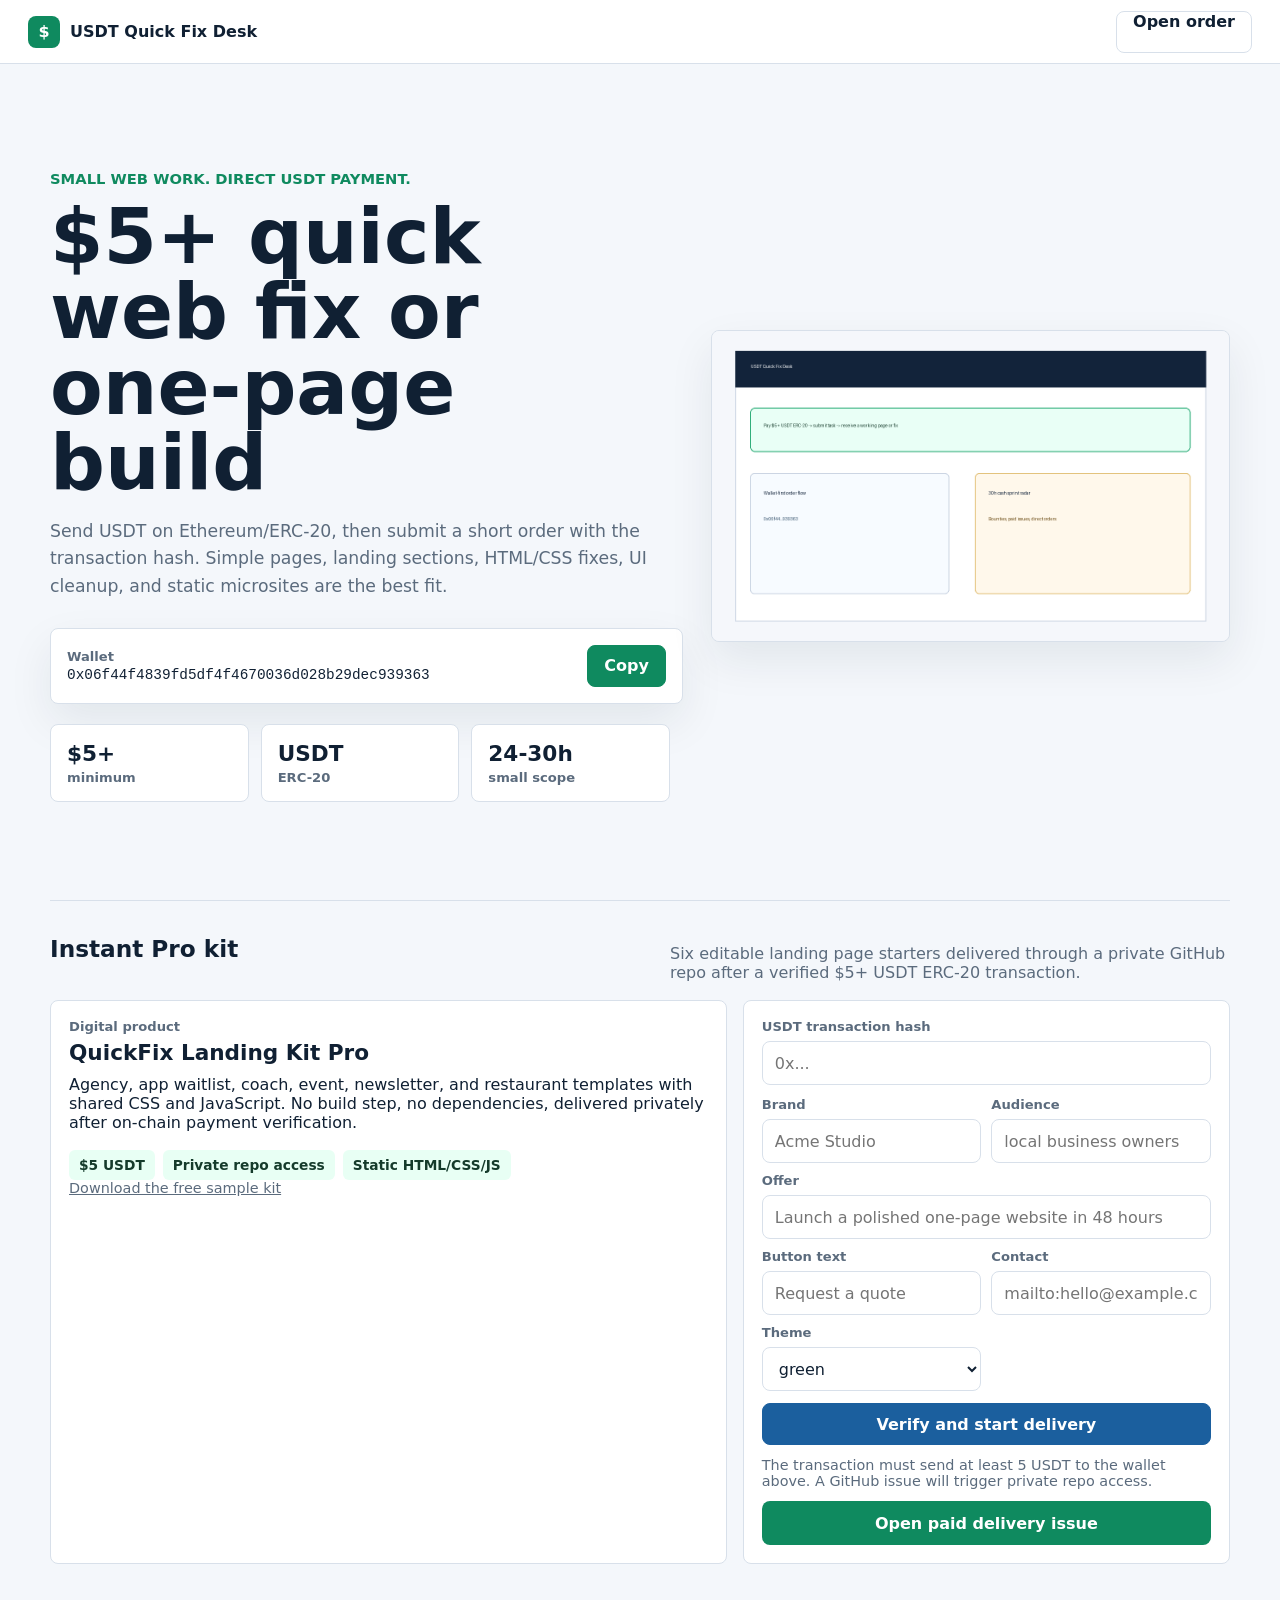
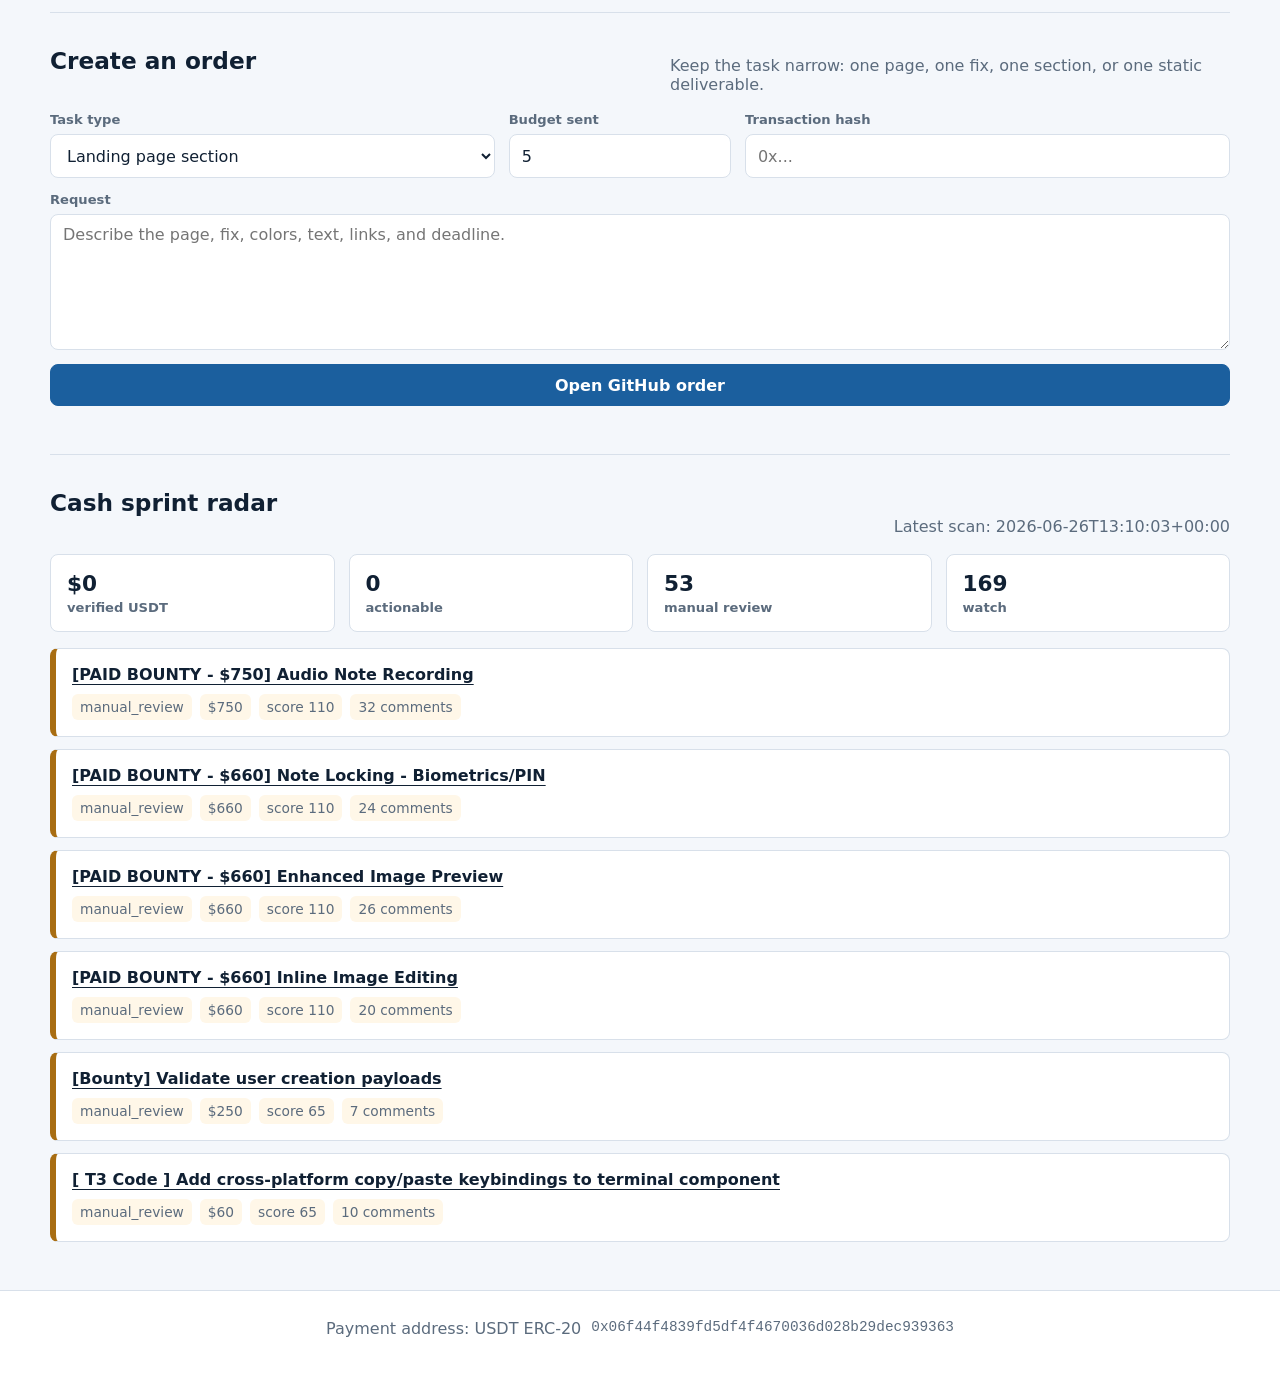
==== index.html @ b4d10519 "Generate custom landing after paid delivery" ====
<!doctype html>
<html lang="en">
  <head>
    <meta charset="utf-8" />
    <meta name="viewport" content="width=device-width, initial-scale=1" />
    <title>USDT Quick Fix Desk</title>
    <meta
      name="description"
      content="Pay $5+ USDT ERC-20 for a small web page, landing page polish, or front-end fix."
    />
    <link rel="stylesheet" href="styles.css" />
  </head>
  <body>
    <header class="topbar">
      <div class="brand">
        <span class="mark" aria-hidden="true">$</span>
        <span>USDT Quick Fix Desk</span>
      </div>
      <a class="toplink" href="https://github.com/EazyHood/cash-sprint-5-usdt-desk/issues/new" id="repoLink">
        Open order
      </a>
    </header>

    <main>
      <section class="hero">
        <div class="heroText">
          <p class="eyebrow">Small web work. Direct USDT payment.</p>
          <h1>$5+ quick web fix or one-page build</h1>
          <p class="lead">
            Send USDT on Ethereum/ERC-20, then submit a short order with the transaction hash.
            Simple pages, landing sections, HTML/CSS fixes, UI cleanup, and static microsites are the best fit.
          </p>

          <div class="walletBox">
            <div>
              <span class="label">Wallet</span>
              <code id="wallet">0x06f44f4839fd5df4f4670036d028b29dec939363</code>
            </div>
            <button id="copyWallet" class="iconButton" type="button" aria-label="Copy wallet address" title="Copy wallet address">
              Copy
            </button>
          </div>

          <div class="metrics" aria-label="Order facts">
            <div>
              <strong>$5+</strong>
              <span>minimum</span>
            </div>
            <div>
              <strong>USDT</strong>
              <span>ERC-20</span>
            </div>
            <div>
              <strong>24-30h</strong>
              <span>small scope</span>
            </div>
          </div>
        </div>
        <div class="heroVisual">
          <img src="asset-preview.png" alt="Preview of the wallet-first order flow" />
        </div>
      </section>

      <section class="productBand" aria-labelledby="productTitle">
        <div class="sectionHead">
          <h2 id="productTitle">Instant Pro kit</h2>
          <p>Six editable landing page starters delivered through a private GitHub repo after a verified $5+ USDT ERC-20 transaction.</p>
        </div>

        <div class="productGrid">
          <div class="productInfo">
            <span class="label">Digital product</span>
            <h3>QuickFix Landing Kit Pro</h3>
            <p>
              Agency, app waitlist, coach, event, newsletter, and restaurant templates with shared CSS and JavaScript.
              No build step, no dependencies, delivered privately after on-chain payment verification.
            </p>
            <div class="productMeta">
              <span>$5 USDT</span>
              <span>Private repo access</span>
              <span>Static HTML/CSS/JS</span>
            </div>
            <p class="finePrint"><a href="downloads/quickfix-landing-kit.zip">Download the free sample kit</a></p>
          </div>
          <form id="unlockForm" class="unlockBox">
            <label>
              <span>USDT transaction hash</span>
              <input id="unlockTx" type="text" placeholder="0x..." required />
            </label>
            <div class="unlockFields">
              <label>
                <span>Brand</span>
                <input id="unlockBrand" type="text" placeholder="Acme Studio" />
              </label>
              <label>
                <span>Audience</span>
                <input id="unlockAudience" type="text" placeholder="local business owners" />
              </label>
              <label class="wide">
                <span>Offer</span>
                <input id="unlockOffer" type="text" placeholder="Launch a polished one-page website in 48 hours" />
              </label>
              <label>
                <span>Button text</span>
                <input id="unlockCta" type="text" placeholder="Request a quote" />
              </label>
              <label>
                <span>Contact</span>
                <input id="unlockContact" type="text" placeholder="mailto:hello@example.com" />
              </label>
              <label>
                <span>Theme</span>
                <select id="unlockTheme">
                  <option>green</option>
                  <option>blue</option>
                  <option>gold</option>
                  <option>rose</option>
                </select>
              </label>
            </div>
            <button class="primary" type="submit">Verify and start delivery</button>
            <p id="unlockStatus" class="finePrint">The transaction must send at least 5 USDT to the wallet above. A GitHub issue will trigger private repo access.</p>
            <a id="downloadPack" class="downloadLink" href="https://github.com/EazyHood/cash-sprint-5-usdt-desk/issues/new" hidden>
              Open paid delivery issue
            </a>
          </form>
        </div>
      </section>

      <section class="orderBand" aria-labelledby="orderTitle">
        <div class="sectionHead">
          <h2 id="orderTitle">Create an order</h2>
          <p>Keep the task narrow: one page, one fix, one section, or one static deliverable.</p>
        </div>

        <form id="orderForm" class="orderGrid">
          <label>
            <span>Task type</span>
            <select id="taskType" required>
              <option>Landing page section</option>
              <option>Static one-page website</option>
              <option>HTML/CSS bug fix</option>
              <option>UI cleanup</option>
              <option>Small JavaScript widget</option>
            </select>
          </label>
          <label>
            <span>Budget sent</span>
            <input id="budget" type="number" min="5" step="1" value="5" required />
          </label>
          <label>
            <span>Transaction hash</span>
            <input id="txHash" type="text" placeholder="0x..." />
          </label>
          <label class="wide">
            <span>Request</span>
            <textarea
              id="request"
              rows="5"
              placeholder="Describe the page, fix, colors, text, links, and deadline."
              required
            ></textarea>
          </label>
          <button class="primary" type="submit">Open GitHub order</button>
        </form>
      </section>

      <section class="statusBand" aria-labelledby="radarTitle">
        <div class="sectionHead">
          <h2 id="radarTitle">Cash sprint radar</h2>
          <p id="radarUpdated">Waiting for the latest scan.</p>
        </div>
        <div class="statusGrid" id="statusGrid">
          <div class="statusCard">
            <strong>0</strong>
            <span>actionable</span>
          </div>
          <div class="statusCard">
            <strong>0</strong>
            <span>manual review</span>
          </div>
          <div class="statusCard">
            <strong>0</strong>
            <span>watch</span>
          </div>
        </div>
        <ol class="opportunityList" id="opportunityList"></ol>
      </section>
    </main>

    <footer>
      <span>Payment address: USDT ERC-20</span>
      <code>0x06f44f4839fd5df4f4670036d028b29dec939363</code>
    </footer>

    <script src="app.js"></script>
  </body>
</html>
---- styles.css ----
:root {
  color-scheme: light;
  --ink: #102033;
  --muted: #5b6b7d;
  --line: #d8e0ea;
  --panel: #ffffff;
  --wash: #f4f7fb;
  --green: #0f8a5f;
  --green-soft: #e8fff4;
  --blue: #1b5f9e;
  --amber: #a86d12;
  --amber-soft: #fff7e8;
  --shadow: 0 18px 45px rgba(16, 32, 51, 0.08);
  font-family:
    Inter, ui-sans-serif, system-ui, -apple-system, BlinkMacSystemFont, "Segoe UI",
    sans-serif;
}

* {
  box-sizing: border-box;
}

body {
  margin: 0;
  color: var(--ink);
  background: var(--wash);
}

a {
  color: inherit;
}

.topbar {
  position: sticky;
  top: 0;
  z-index: 10;
  display: flex;
  align-items: center;
  justify-content: space-between;
  min-height: 64px;
  padding: 0 28px;
  background: rgba(255, 255, 255, 0.96);
  border-bottom: 1px solid var(--line);
}

.brand {
  display: flex;
  align-items: center;
  gap: 10px;
  font-weight: 800;
}

.mark {
  display: inline-grid;
  place-items: center;
  width: 32px;
  height: 32px;
  color: #ffffff;
  background: var(--green);
  border-radius: 8px;
}

.toplink,
button {
  min-height: 42px;
  padding: 0 16px;
  border: 1px solid var(--line);
  border-radius: 8px;
  font: inherit;
  font-weight: 750;
  text-decoration: none;
  cursor: pointer;
  background: #ffffff;
}

.toplink:hover,
button:hover {
  border-color: #93a7bb;
}

main {
  width: min(1180px, calc(100% - 32px));
  margin: 0 auto;
}

.hero {
  display: grid;
  grid-template-columns: minmax(0, 1fr) minmax(360px, 0.82fr);
  gap: 28px;
  align-items: center;
  min-height: calc(100vh - 64px);
  padding: 42px 0 34px;
}

.heroText {
  min-width: 0;
}

.eyebrow {
  margin: 0 0 12px;
  color: var(--green);
  font-size: 0.92rem;
  font-weight: 800;
  letter-spacing: 0;
  text-transform: uppercase;
}

h1,
h2,
p {
  margin-top: 0;
}

h1 {
  max-width: 760px;
  margin-bottom: 18px;
  font-size: clamp(2.3rem, 6vw, 5.2rem);
  line-height: 0.98;
  letter-spacing: 0;
}

h2 {
  font-size: 1.45rem;
  line-height: 1.2;
  letter-spacing: 0;
}

.lead {
  max-width: 710px;
  color: var(--muted);
  font-size: 1.08rem;
  line-height: 1.58;
}

.walletBox {
  display: grid;
  grid-template-columns: minmax(0, 1fr) auto;
  gap: 14px;
  align-items: center;
  max-width: 820px;
  margin: 28px 0 20px;
  padding: 16px;
  background: var(--panel);
  border: 1px solid var(--line);
  border-radius: 8px;
  box-shadow: var(--shadow);
}

.label,
label span,
.statusCard span,
.metrics span {
  display: block;
  color: var(--muted);
  font-size: 0.82rem;
  font-weight: 750;
}

code {
  overflow-wrap: anywhere;
  font-family: "Cascadia Mono", "SFMono-Regular", Consolas, monospace;
  font-size: 0.9rem;
}

.iconButton {
  color: #ffffff;
  border-color: var(--green);
  background: var(--green);
}

.metrics {
  display: grid;
  grid-template-columns: repeat(3, minmax(0, 1fr));
  gap: 12px;
  max-width: 620px;
}

.metrics div,
.statusCard {
  padding: 16px;
  background: var(--panel);
  border: 1px solid var(--line);
  border-radius: 8px;
}

.metrics strong,
.statusCard strong {
  display: block;
  margin-bottom: 4px;
  font-size: 1.35rem;
}

.heroVisual {
  min-width: 0;
}

.heroVisual img {
  display: block;
  width: 100%;
  aspect-ratio: 5 / 3;
  object-fit: cover;
  background: #ffffff;
  border: 1px solid var(--line);
  border-radius: 8px;
  box-shadow: var(--shadow);
}

.productBand,
.orderBand,
.statusBand {
  padding: 34px 0 48px;
  border-top: 1px solid var(--line);
}

.sectionHead {
  display: flex;
  align-items: end;
  justify-content: space-between;
  gap: 24px;
  margin-bottom: 18px;
}

.sectionHead p {
  max-width: 560px;
  margin-bottom: 0;
  color: var(--muted);
}

.orderGrid {
  display: grid;
  grid-template-columns: 1.1fr 0.55fr 1.2fr;
  gap: 14px;
}

.productGrid {
  display: grid;
  grid-template-columns: minmax(0, 1fr) minmax(320px, 0.72fr);
  gap: 16px;
  align-items: stretch;
}

.productInfo,
.unlockBox {
  padding: 18px;
  background: var(--panel);
  border: 1px solid var(--line);
  border-radius: 8px;
}

.productInfo h3 {
  margin: 6px 0 10px;
  font-size: 1.35rem;
}

.productMeta {
  display: flex;
  flex-wrap: wrap;
  gap: 8px;
  margin-top: 18px;
}

.productMeta span {
  padding: 7px 10px;
  color: #153b2b;
  background: var(--green-soft);
  border-radius: 6px;
  font-size: 0.86rem;
  font-weight: 800;
}

.unlockBox {
  display: grid;
  gap: 12px;
}

.unlockFields {
  display: grid;
  grid-template-columns: repeat(2, minmax(0, 1fr));
  gap: 10px;
}

.finePrint {
  margin: 0;
  color: var(--muted);
  font-size: 0.9rem;
}

.downloadLink {
  display: flex;
  align-items: center;
  justify-content: center;
  min-height: 44px;
  color: #ffffff;
  background: var(--green);
  border-radius: 8px;
  font-weight: 850;
  text-decoration: none;
}

label {
  display: grid;
  gap: 7px;
  min-width: 0;
}

input,
select,
textarea {
  width: 100%;
  min-height: 44px;
  padding: 10px 12px;
  color: var(--ink);
  background: #ffffff;
  border: 1px solid var(--line);
  border-radius: 8px;
  font: inherit;
}

textarea {
  min-height: 136px;
  resize: vertical;
}

.wide {
  grid-column: 1 / -1;
}

.primary {
  grid-column: 1 / -1;
  color: #ffffff;
  border-color: var(--blue);
  background: var(--blue);
}

.statusGrid {
  display: grid;
  grid-template-columns: repeat(4, minmax(0, 1fr));
  gap: 14px;
}

.opportunityList {
  display: grid;
  gap: 12px;
  margin: 16px 0 0;
  padding: 0;
  list-style: none;
}

.opportunityList li {
  padding: 16px;
  background: var(--panel);
  border: 1px solid var(--line);
  border-left: 6px solid var(--amber);
  border-radius: 8px;
}

.opportunityList a {
  font-weight: 800;
  text-decoration-thickness: 1px;
  text-underline-offset: 4px;
}

.oppMeta {
  display: flex;
  flex-wrap: wrap;
  gap: 8px;
  margin-top: 10px;
  color: var(--muted);
  font-size: 0.86rem;
}

.oppMeta span {
  padding: 5px 8px;
  background: var(--amber-soft);
  border-radius: 6px;
}

footer {
  display: flex;
  flex-wrap: wrap;
  gap: 10px;
  justify-content: center;
  padding: 28px 16px 38px;
  color: var(--muted);
  background: #ffffff;
  border-top: 1px solid var(--line);
}

@media (max-width: 860px) {
  .topbar {
    padding: 0 16px;
  }

  .hero {
    grid-template-columns: 1fr;
    min-height: auto;
    padding-top: 32px;
  }

  .heroVisual {
    order: -1;
  }

  .walletBox,
  .sectionHead {
    grid-template-columns: 1fr;
  }

  .sectionHead {
    display: block;
  }

  .metrics,
  .statusGrid,
  .productGrid,
  .unlockFields,
  .orderGrid {
    grid-template-columns: 1fr;
  }
}

@media (max-width: 520px) {
  main {
    width: min(100% - 20px, 1180px);
  }

  .brand span:last-child {
    max-width: 190px;
    overflow: hidden;
    text-overflow: ellipsis;
    white-space: nowrap;
  }

  .toplink {
    padding-inline: 10px;
  }

  h1 {
    font-size: 2.35rem;
  }
}
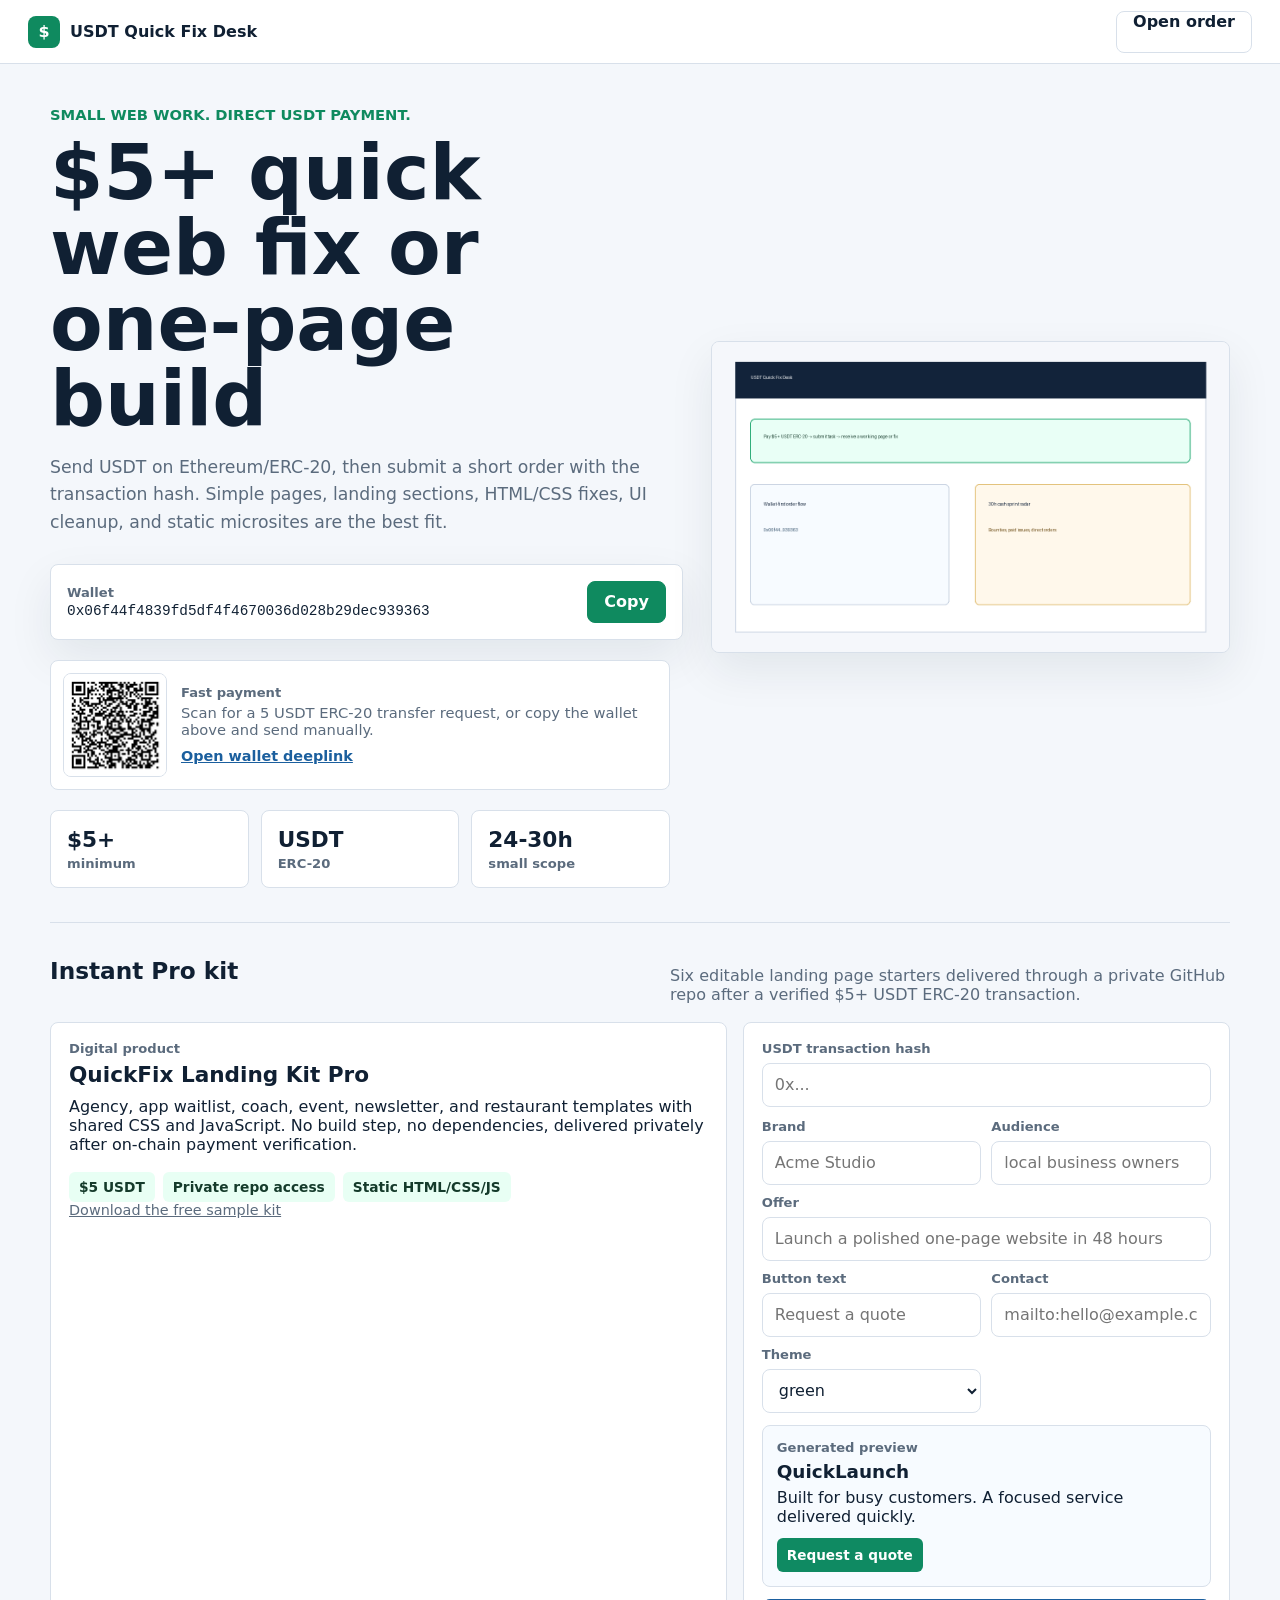
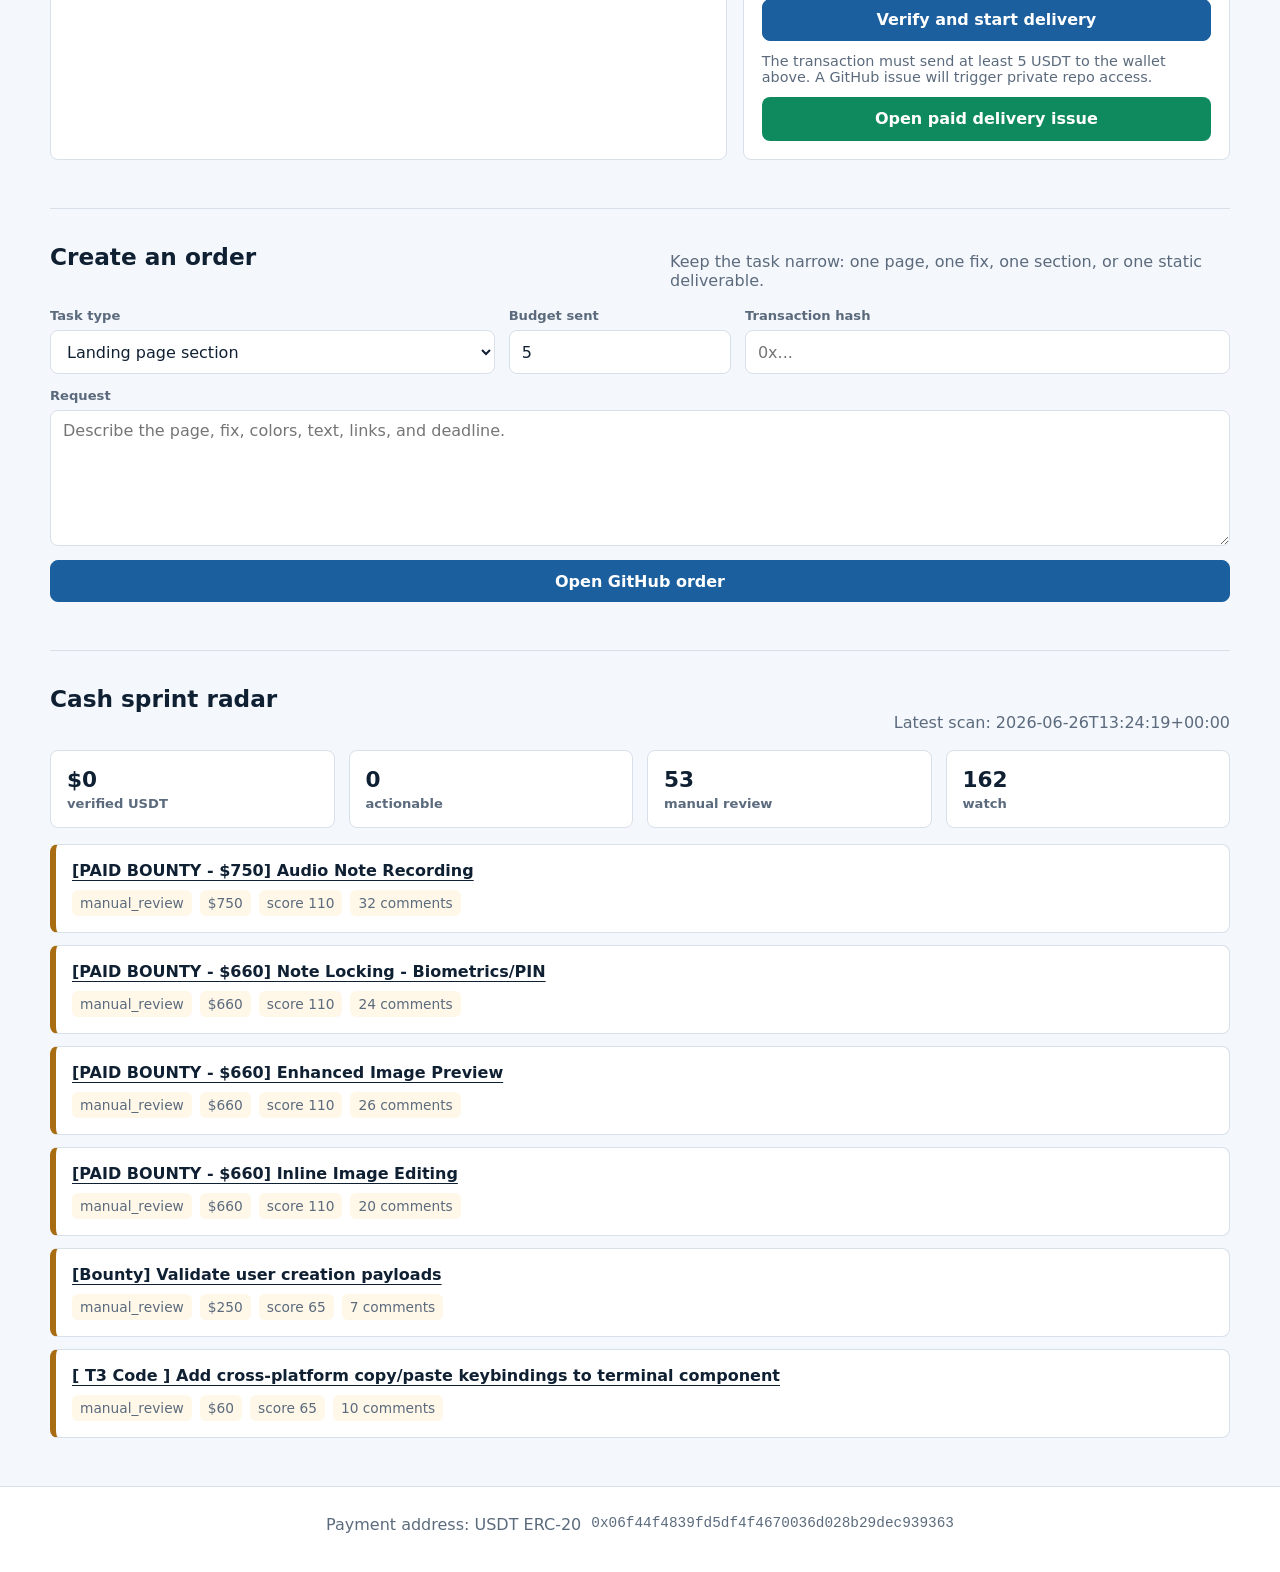
==== commit 9564d403: "Add QR payment and live landing preview" ====
--- a/index.html
+++ b/index.html
@@ -6,9 +6,31 @@
     <title>USDT Quick Fix Desk</title>
     <meta
       name="description"
-      content="Pay $5+ USDT ERC-20 for a small web page, landing page polish, or front-end fix."
+      content="Pay $5 USDT ERC-20 for QuickFix Landing Kit Pro and an automatically generated landing page delivered through a private GitHub repo."
     />
+    <meta property="og:title" content="USDT Quick Fix Desk" />
+    <meta property="og:description" content="QuickFix Landing Kit Pro plus generated static landing page for 5 USDT ERC-20." />
+    <meta property="og:type" content="website" />
+    <meta property="og:url" content="https://eazyhood.github.io/cash-sprint-5-usdt-desk/" />
+    <meta property="og:image" content="https://eazyhood.github.io/cash-sprint-5-usdt-desk/asset-preview.png" />
+    <meta name="twitter:card" content="summary_large_image" />
     <link rel="stylesheet" href="styles.css" />
+    <script type="application/ld+json">
+      {
+        "@context": "https://schema.org",
+        "@type": "Product",
+        "name": "QuickFix Landing Kit Pro",
+        "description": "Six static landing page templates plus an automatically generated custom landing page delivered through a private GitHub repository after USDT payment verification.",
+        "brand": {"@type": "Brand", "name": "USDT Quick Fix Desk"},
+        "offers": {
+          "@type": "Offer",
+          "price": "5",
+          "priceCurrency": "USD",
+          "availability": "https://schema.org/InStock",
+          "url": "https://eazyhood.github.io/cash-sprint-5-usdt-desk/"
+        }
+      }
+    </script>
   </head>
   <body>
     <header class="topbar">
@@ -39,6 +61,17 @@
             <button id="copyWallet" class="iconButton" type="button" aria-label="Copy wallet address" title="Copy wallet address">
               Copy
             </button>
+          </div>
+
+          <div class="payPanel">
+            <img src="payment-usdt-qr.png" alt="USDT ERC-20 payment QR code" />
+            <div>
+              <span class="label">Fast payment</span>
+              <p>Scan for a 5 USDT ERC-20 transfer request, or copy the wallet above and send manually.</p>
+              <a id="walletDeepLink" class="smallLink" href="ethereum:0xdAC17F958D2ee523a2206206994597C13D831ec7/transfer?address=0x06f44f4839fd5df4f4670036d028b29dec939363&uint256=5000000">
+                Open wallet deeplink
+              </a>
+            </div>
           </div>
 
           <div class="metrics" aria-label="Order facts">
@@ -118,6 +151,12 @@
                 </select>
               </label>
             </div>
+            <div class="previewBox" id="landingPreview" aria-live="polite">
+              <span class="label">Generated preview</span>
+              <strong>QuickLaunch</strong>
+              <p>Built for busy customers. A focused service delivered quickly.</p>
+              <span class="previewButton">Request a quote</span>
+            </div>
             <button class="primary" type="submit">Verify and start delivery</button>
             <p id="unlockStatus" class="finePrint">The transaction must send at least 5 USDT to the wallet above. A GitHub issue will trigger private repo access.</p>
             <a id="downloadPack" class="downloadLink" href="https://github.com/EazyHood/cash-sprint-5-usdt-desk/issues/new" hidden>
--- a/styles.css
+++ b/styles.css
@@ -175,6 +175,39 @@
   max-width: 620px;
 }
 
+.payPanel {
+  display: grid;
+  grid-template-columns: 104px minmax(0, 1fr);
+  gap: 14px;
+  align-items: center;
+  max-width: 620px;
+  margin: 0 0 20px;
+  padding: 12px;
+  background: var(--panel);
+  border: 1px solid var(--line);
+  border-radius: 8px;
+}
+
+.payPanel img {
+  display: block;
+  width: 104px;
+  height: 104px;
+  border: 1px solid var(--line);
+  border-radius: 8px;
+}
+
+.payPanel p {
+  margin: 4px 0 8px;
+  color: var(--muted);
+  font-size: 0.92rem;
+}
+
+.smallLink {
+  color: var(--blue);
+  font-size: 0.9rem;
+  font-weight: 800;
+}
+
 .metrics div,
 .statusCard {
   padding: 16px;
@@ -283,6 +316,35 @@
   margin: 0;
   color: var(--muted);
   font-size: 0.9rem;
+}
+
+.previewBox {
+  padding: 14px;
+  background: #f7fbff;
+  border: 1px solid var(--line);
+  border-radius: 8px;
+}
+
+.previewBox strong {
+  display: block;
+  margin: 6px 0;
+  font-size: 1.15rem;
+}
+
+.previewBox p {
+  margin-bottom: 12px;
+}
+
+.previewButton {
+  display: inline-flex;
+  align-items: center;
+  min-height: 34px;
+  padding: 0 10px;
+  color: #ffffff;
+  background: var(--green);
+  border-radius: 6px;
+  font-size: 0.85rem;
+  font-weight: 850;
 }
 
 .downloadLink {
@@ -402,6 +464,7 @@
   }
 
   .walletBox,
+  .payPanel,
   .sectionHead {
     grid-template-columns: 1fr;
   }
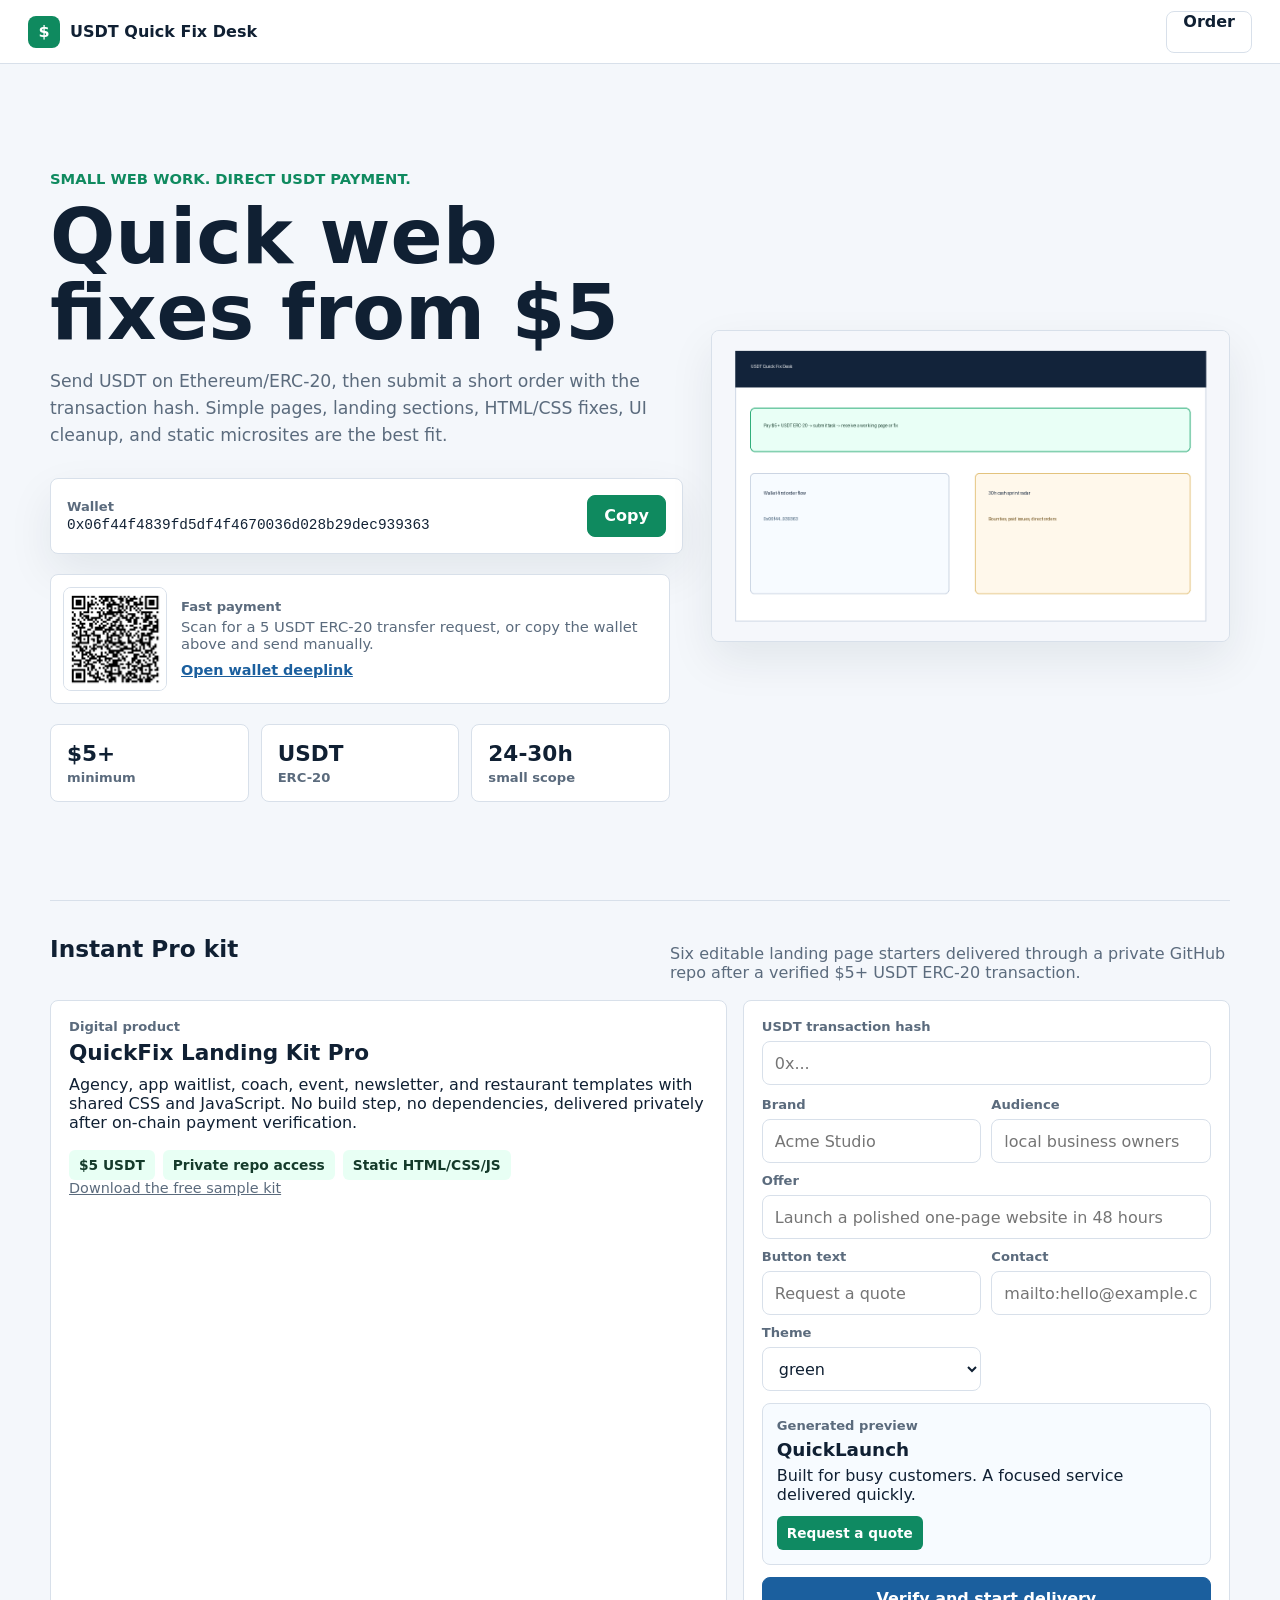
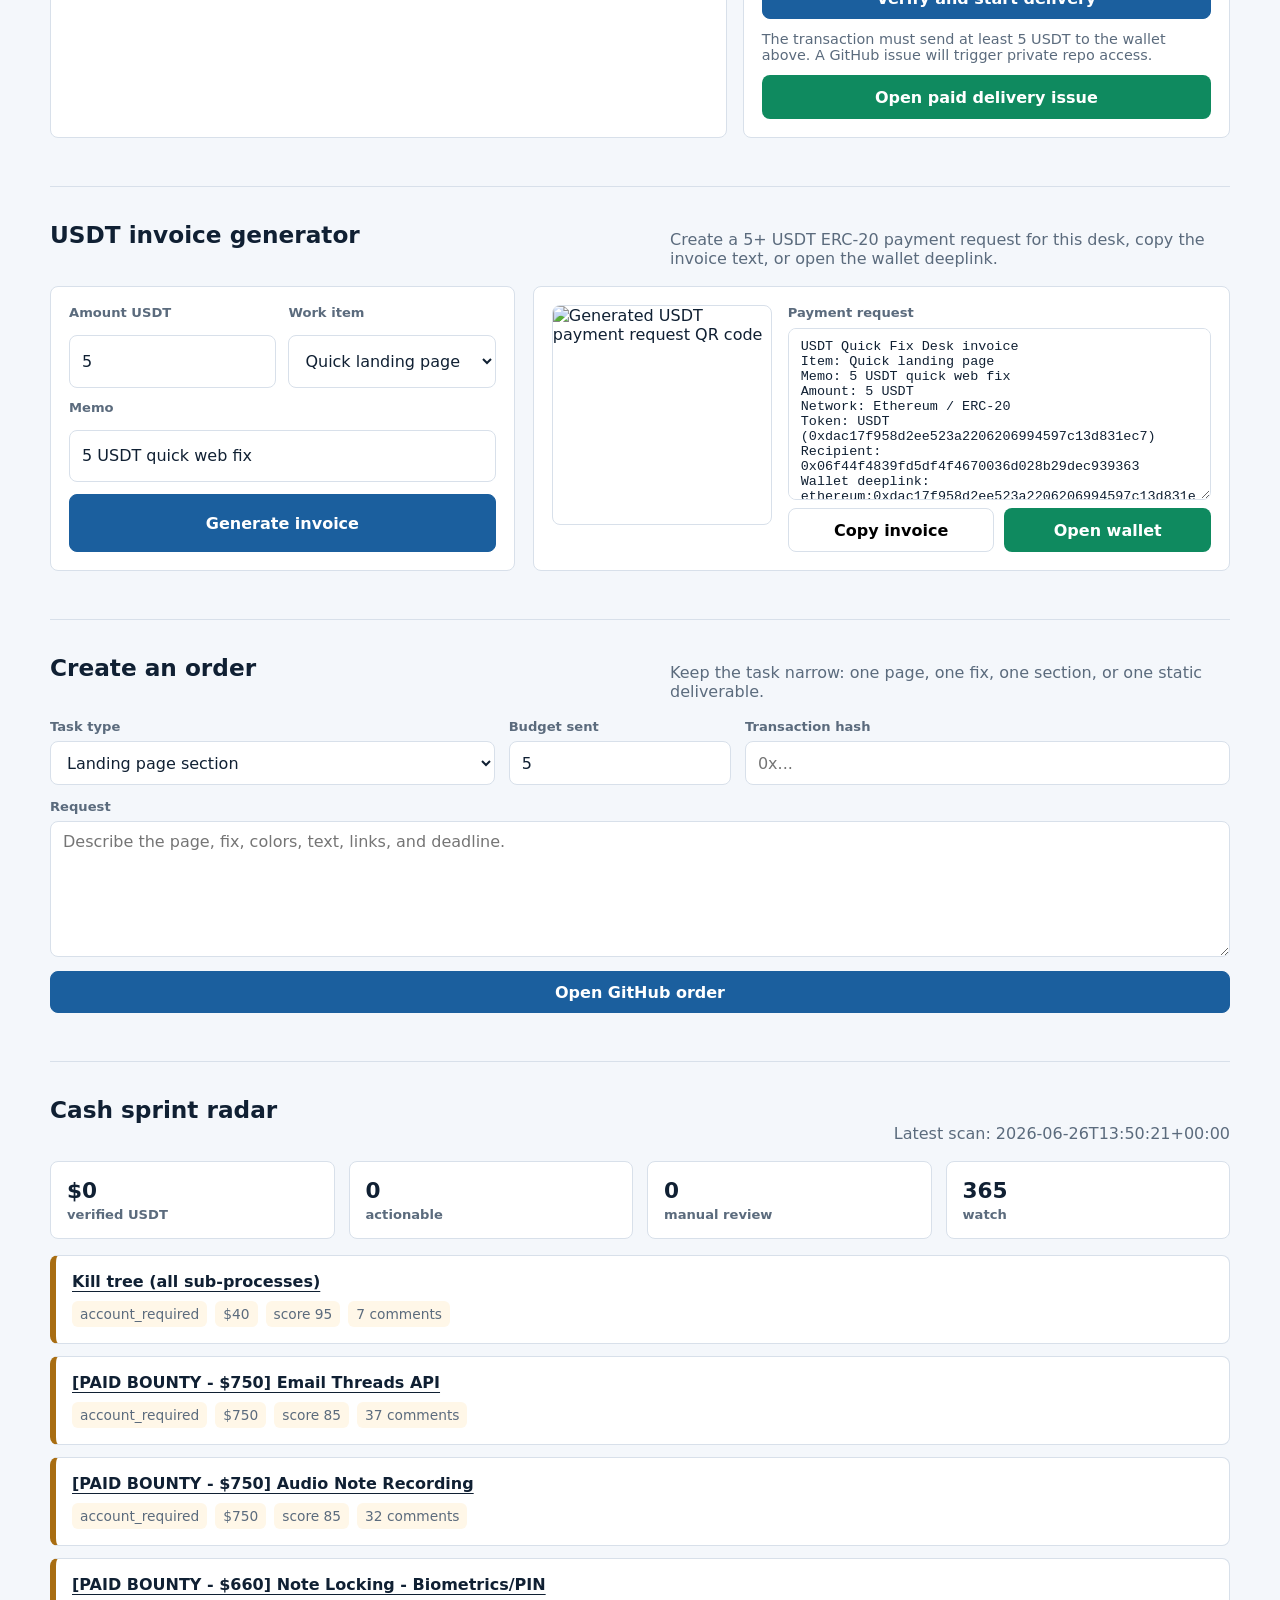
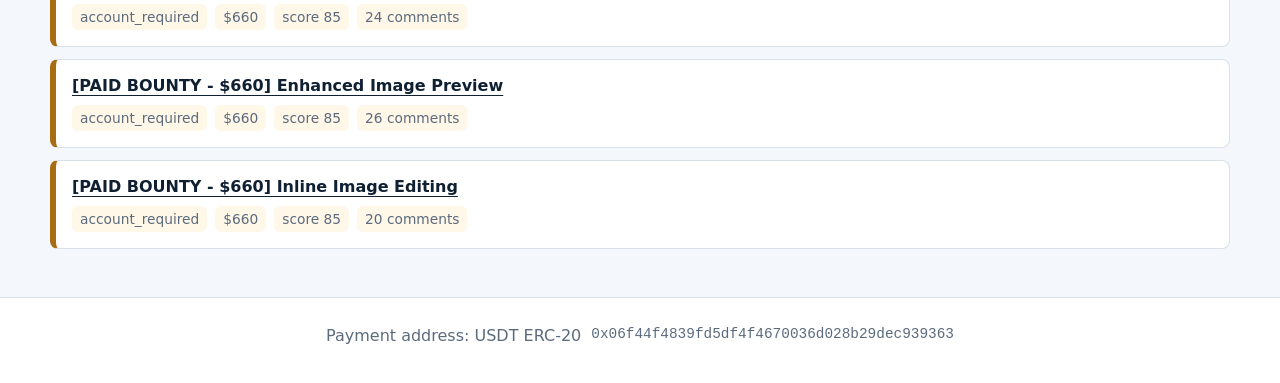
==== commit 9cfd5fa8: "Add USDT invoice generator" ====
--- a/index.html
+++ b/index.html
@@ -6,10 +6,10 @@
     <title>USDT Quick Fix Desk</title>
     <meta
       name="description"
-      content="Pay $5 USDT ERC-20 for QuickFix Landing Kit Pro and an automatically generated landing page delivered through a private GitHub repo."
+      content="Pay $5 USDT ERC-20 for Quick web fixes, QuickFix Landing Kit Pro, and a browser USDT invoice generator with QR payment requests."
     />
     <meta property="og:title" content="USDT Quick Fix Desk" />
-    <meta property="og:description" content="QuickFix Landing Kit Pro plus generated static landing page for 5 USDT ERC-20." />
+    <meta property="og:description" content="QuickFix Landing Kit Pro plus generated static landing page and USDT ERC-20 invoice QR tools." />
     <meta property="og:type" content="website" />
     <meta property="og:url" content="https://eazyhood.github.io/cash-sprint-5-usdt-desk/" />
     <meta property="og:image" content="https://eazyhood.github.io/cash-sprint-5-usdt-desk/asset-preview.png" />
@@ -19,8 +19,8 @@
       {
         "@context": "https://schema.org",
         "@type": "Product",
-        "name": "QuickFix Landing Kit Pro",
-        "description": "Six static landing page templates plus an automatically generated custom landing page delivered through a private GitHub repository after USDT payment verification.",
+        "name": "USDT Quick Fix Desk",
+        "description": "Quick web fixes, six static landing page templates, generated custom landing pages, and browser-side USDT ERC-20 invoice QR generation.",
         "brand": {"@type": "Brand", "name": "USDT Quick Fix Desk"},
         "offers": {
           "@type": "Offer",
@@ -39,7 +39,7 @@
         <span>USDT Quick Fix Desk</span>
       </div>
       <a class="toplink" href="https://github.com/EazyHood/cash-sprint-5-usdt-desk/issues/new" id="repoLink">
-        Open order
+        Order
       </a>
     </header>
 
@@ -47,7 +47,7 @@
       <section class="hero">
         <div class="heroText">
           <p class="eyebrow">Small web work. Direct USDT payment.</p>
-          <h1>$5+ quick web fix or one-page build</h1>
+          <h1>Quick web fixes from $5</h1>
           <p class="lead">
             Send USDT on Ethereum/ERC-20, then submit a short order with the transaction hash.
             Simple pages, landing sections, HTML/CSS fixes, UI cleanup, and static microsites are the best fit.
@@ -166,6 +166,49 @@
         </div>
       </section>
 
+      <section class="invoiceBand" aria-labelledby="invoiceTitle">
+        <div class="sectionHead">
+          <h2 id="invoiceTitle">USDT invoice generator</h2>
+          <p>Create a 5+ USDT ERC-20 payment request for this desk, copy the invoice text, or open the wallet deeplink.</p>
+        </div>
+
+        <div class="invoiceGrid">
+          <form id="invoiceForm" class="invoiceForm">
+            <label>
+              <span>Amount USDT</span>
+              <input id="invoiceAmount" type="number" min="5" step="0.01" value="5" required />
+            </label>
+            <label>
+              <span>Work item</span>
+              <select id="invoiceItem">
+                <option>Quick landing page</option>
+                <option>HTML/CSS fix</option>
+                <option>USDT invoice page setup</option>
+                <option>Static widget</option>
+                <option>README/docs polish</option>
+              </select>
+            </label>
+            <label class="wide">
+              <span>Memo</span>
+              <input id="invoiceMemo" type="text" value="5 USDT quick web fix" />
+            </label>
+            <button class="primary" type="submit">Generate invoice</button>
+          </form>
+
+          <div class="invoiceResult">
+            <img id="invoiceQr" alt="Generated USDT payment request QR code" />
+            <div class="invoiceTextWrap">
+              <span class="label">Payment request</span>
+              <textarea id="invoiceText" rows="7" readonly></textarea>
+              <div class="invoiceActions">
+                <button id="copyInvoice" type="button">Copy invoice</button>
+                <a id="invoiceWalletLink" class="downloadLink" href="#">Open wallet</a>
+              </div>
+            </div>
+          </div>
+        </div>
+      </section>
+
       <section class="orderBand" aria-labelledby="orderTitle">
         <div class="sectionHead">
           <h2 id="orderTitle">Create an order</h2>
--- a/styles.css
+++ b/styles.css
@@ -24,6 +24,7 @@
   margin: 0;
   color: var(--ink);
   background: var(--wash);
+  overflow-x: hidden;
 }
 
 a {
@@ -47,6 +48,7 @@
   display: flex;
   align-items: center;
   gap: 10px;
+  min-width: 0;
   font-weight: 800;
 }
 
@@ -117,6 +119,7 @@
   font-size: clamp(2.3rem, 6vw, 5.2rem);
   line-height: 0.98;
   letter-spacing: 0;
+  overflow-wrap: anywhere;
 }
 
 h2 {
@@ -239,6 +242,7 @@
 }
 
 .productBand,
+.invoiceBand,
 .orderBand,
 .statusBand {
   padding: 34px 0 48px;
@@ -304,6 +308,60 @@
 .unlockBox {
   display: grid;
   gap: 12px;
+}
+
+.invoiceGrid {
+  display: grid;
+  grid-template-columns: minmax(280px, 0.8fr) minmax(0, 1.2fr);
+  gap: 18px;
+  align-items: stretch;
+}
+
+.invoiceForm,
+.invoiceResult {
+  padding: 18px;
+  background: var(--panel);
+  border: 1px solid var(--line);
+  border-radius: 8px;
+}
+
+.invoiceForm {
+  display: grid;
+  grid-template-columns: repeat(2, minmax(0, 1fr));
+  gap: 12px;
+}
+
+.invoiceResult {
+  display: grid;
+  grid-template-columns: 220px minmax(0, 1fr);
+  gap: 16px;
+  align-items: start;
+}
+
+.invoiceResult img {
+  width: 220px;
+  height: 220px;
+  background: #ffffff;
+  border: 1px solid var(--line);
+  border-radius: 8px;
+}
+
+.invoiceTextWrap {
+  display: grid;
+  gap: 8px;
+  min-width: 0;
+}
+
+.invoiceTextWrap textarea {
+  min-height: 172px;
+  font-family: "Cascadia Mono", "SFMono-Regular", Consolas, monospace;
+  font-size: 0.84rem;
+}
+
+.invoiceActions {
+  display: grid;
+  grid-template-columns: minmax(0, 1fr) minmax(0, 1fr);
+  gap: 10px;
 }
 
 .unlockFields {
@@ -450,6 +508,7 @@
 
 @media (max-width: 860px) {
   .topbar {
+    gap: 12px;
     padding: 0 16px;
   }
 
@@ -476,9 +535,16 @@
   .metrics,
   .statusGrid,
   .productGrid,
+  .invoiceGrid,
+  .invoiceResult,
   .unlockFields,
   .orderGrid {
     grid-template-columns: 1fr;
+  }
+
+  .invoiceResult img {
+    width: 180px;
+    height: 180px;
   }
 }
 
@@ -496,9 +562,16 @@
 
   .toplink {
     padding-inline: 10px;
+    white-space: nowrap;
   }
 
   h1 {
-    font-size: 2.35rem;
-  }
-}
+    font-size: 2.2rem;
+    line-height: 1.04;
+  }
+
+  .invoiceForm,
+  .invoiceActions {
+    grid-template-columns: 1fr;
+  }
+}
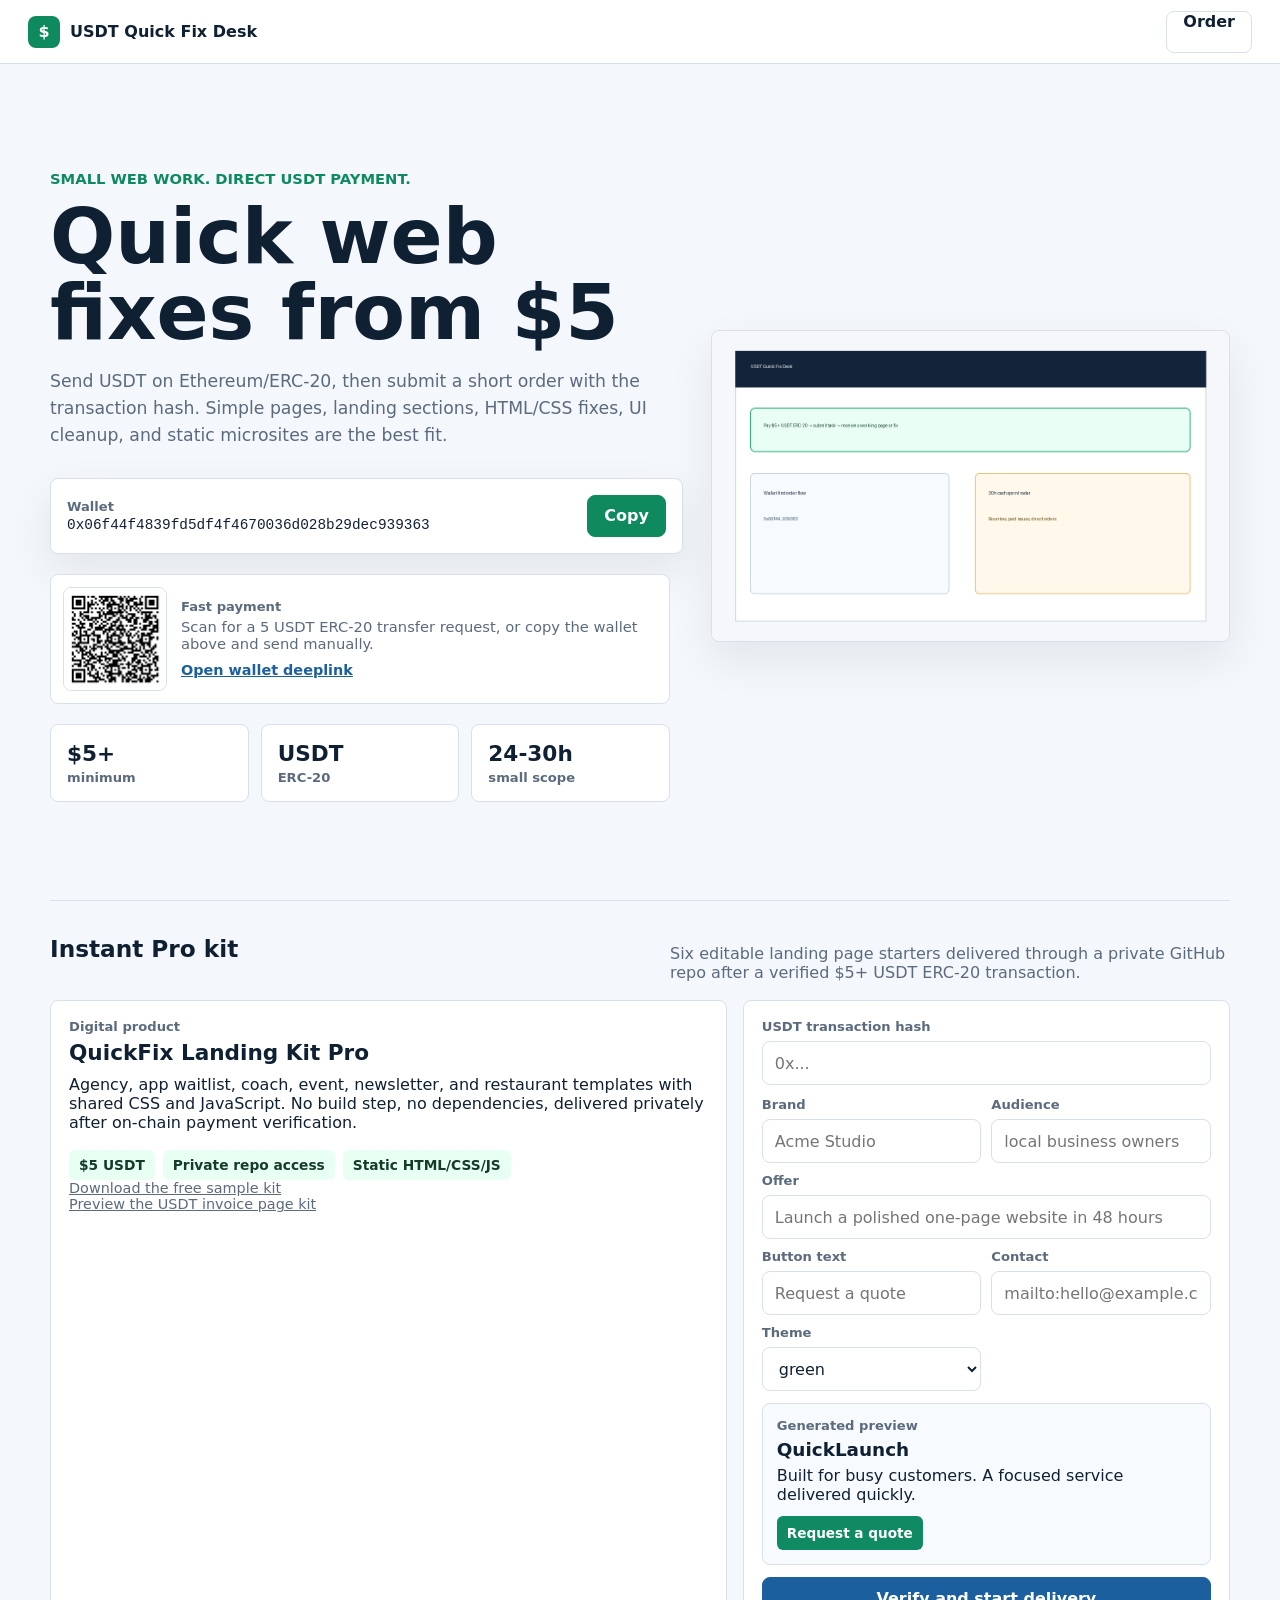
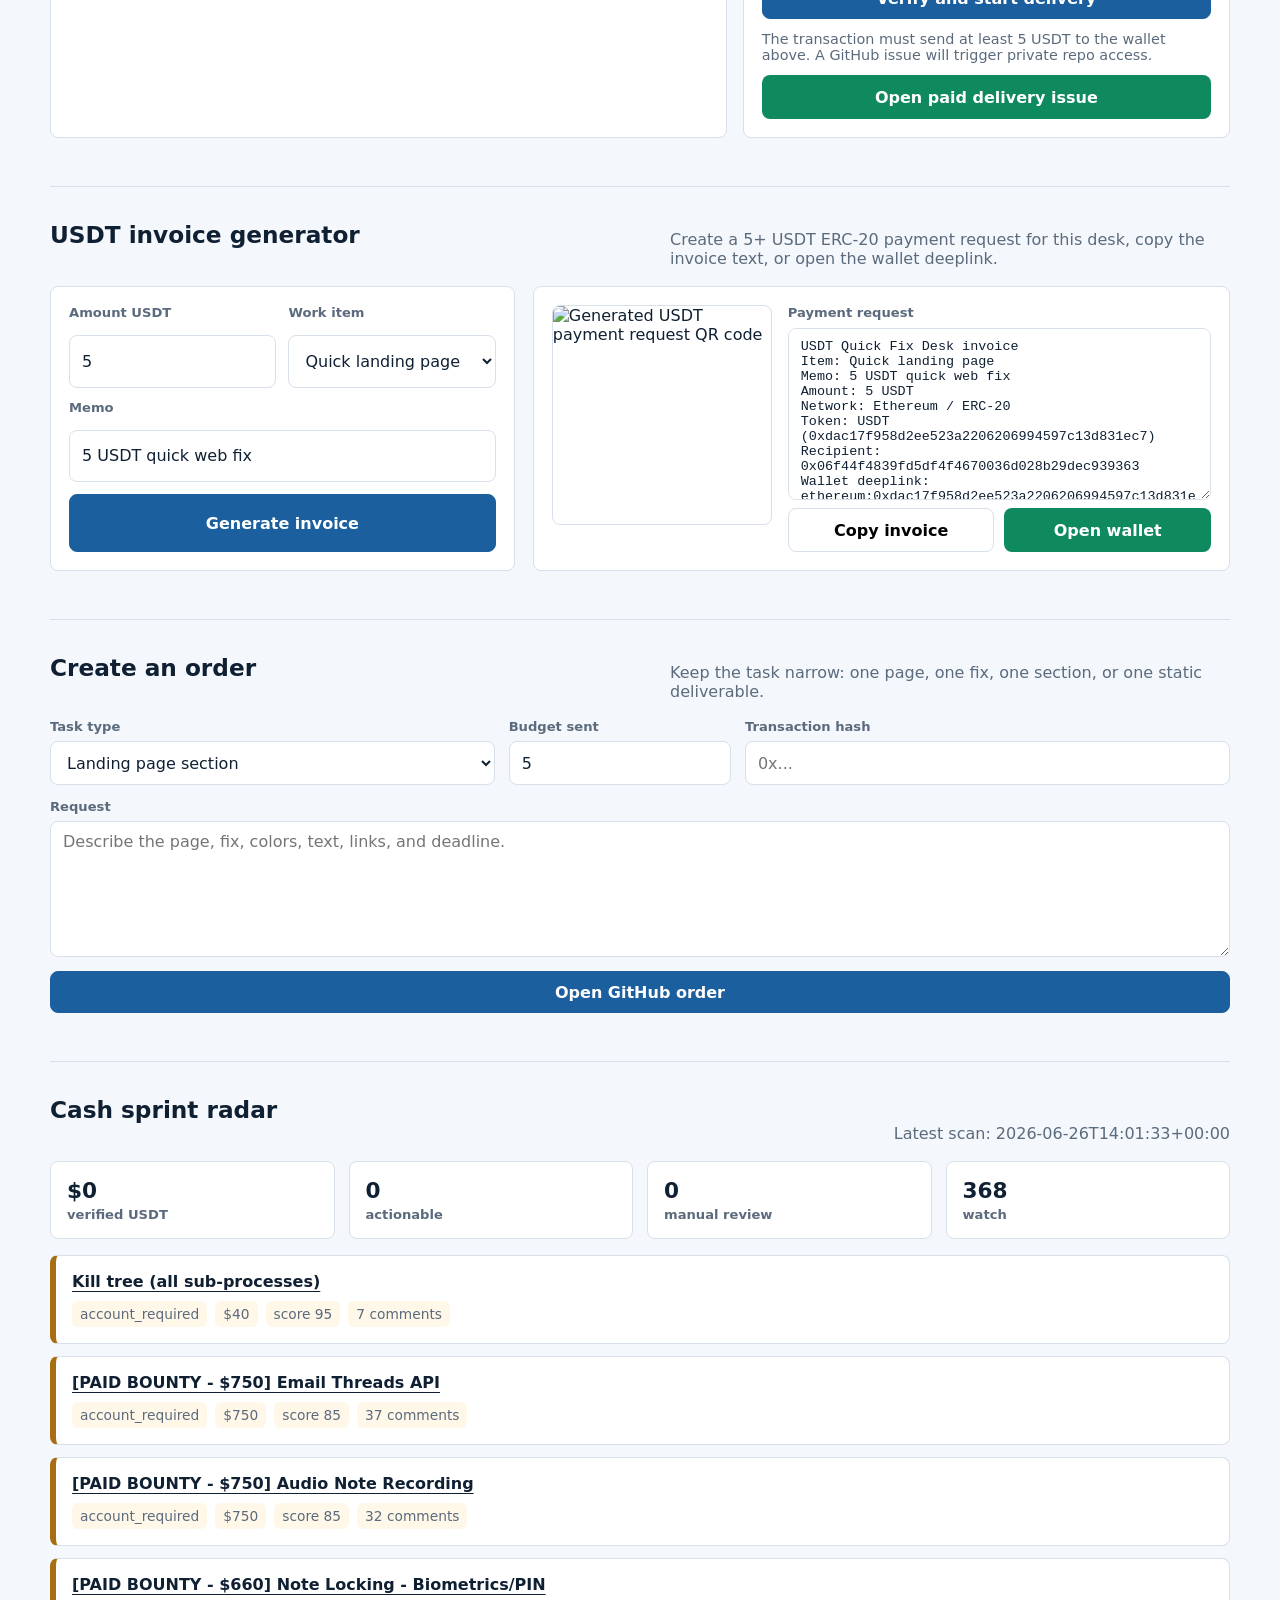
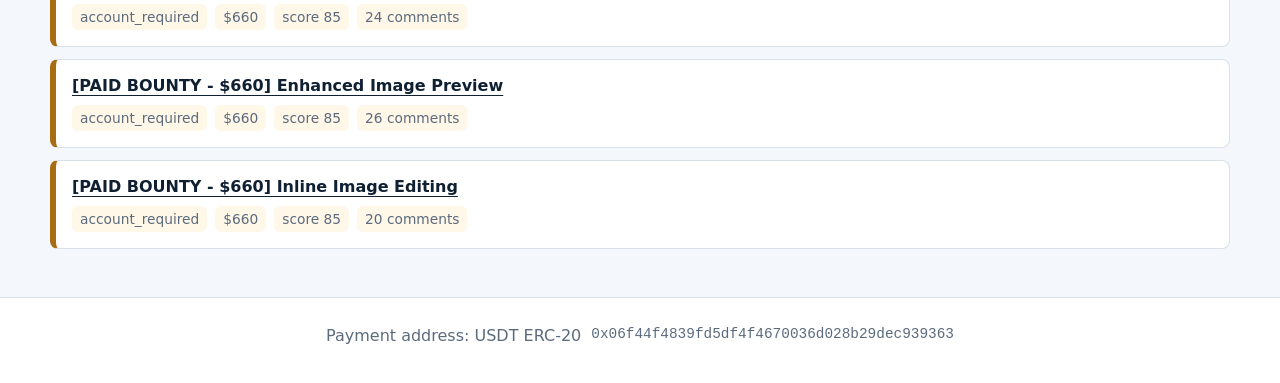
==== commit 6fa50fd8: "Add USDT invoice page kit product" ====
--- a/index.html
+++ b/index.html
@@ -114,6 +114,7 @@
               <span>Static HTML/CSS/JS</span>
             </div>
             <p class="finePrint"><a href="downloads/quickfix-landing-kit.zip">Download the free sample kit</a></p>
+            <p class="finePrint"><a href="downloads/usdt-invoice-page-kit.zip">Preview the USDT invoice page kit</a></p>
           </div>
           <form id="unlockForm" class="unlockBox">
             <label>
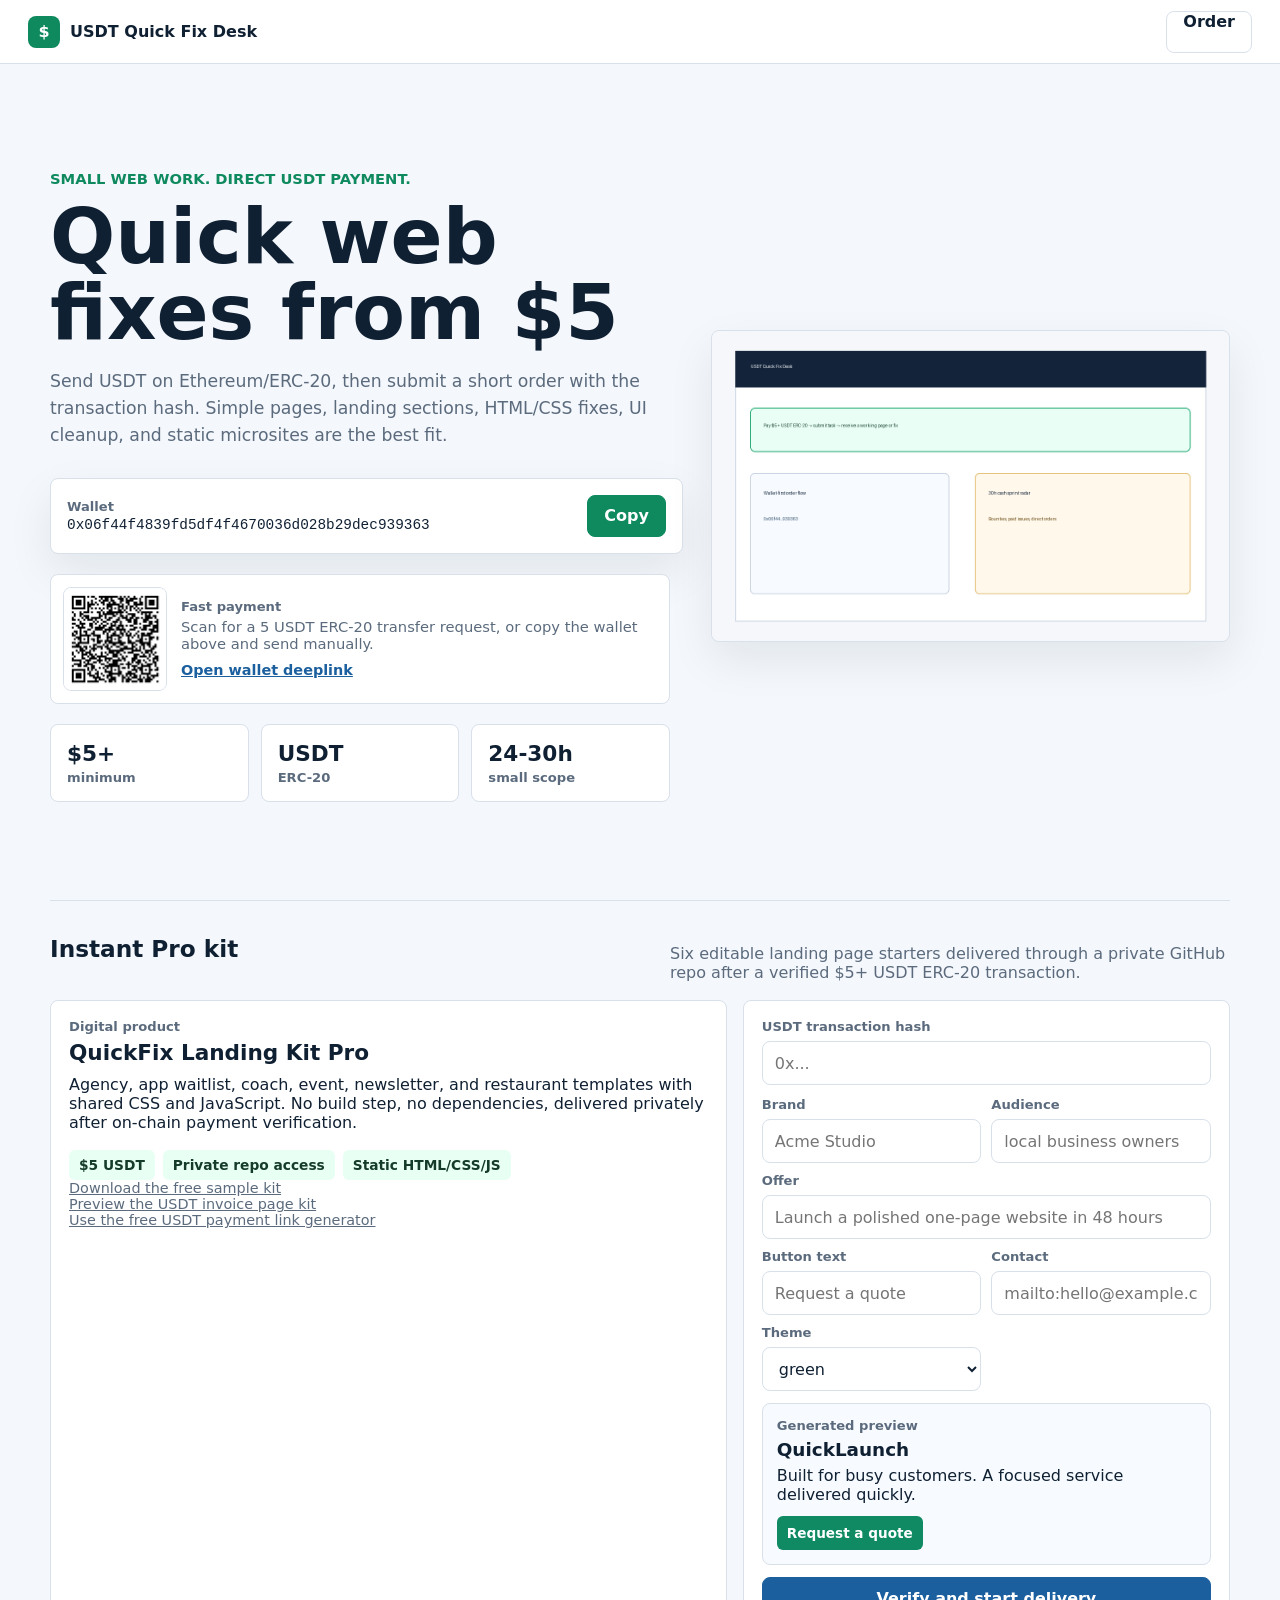
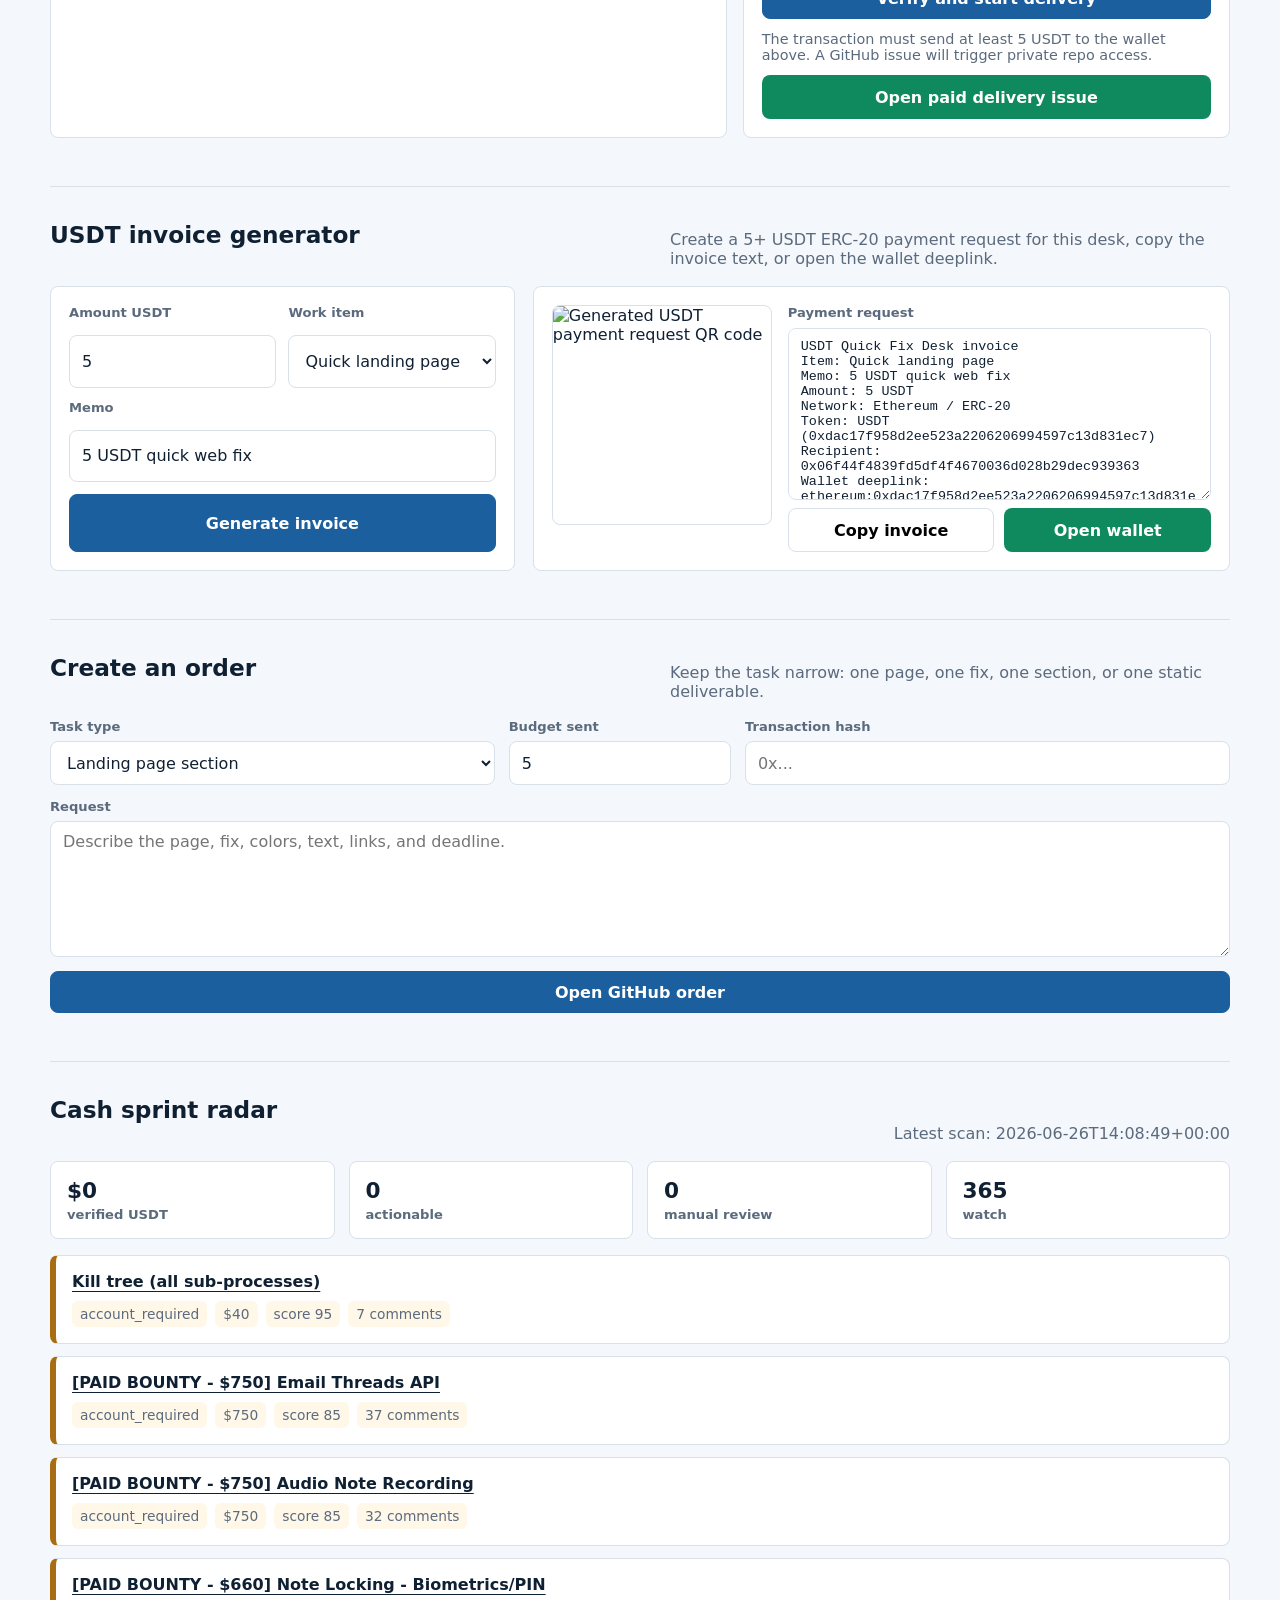
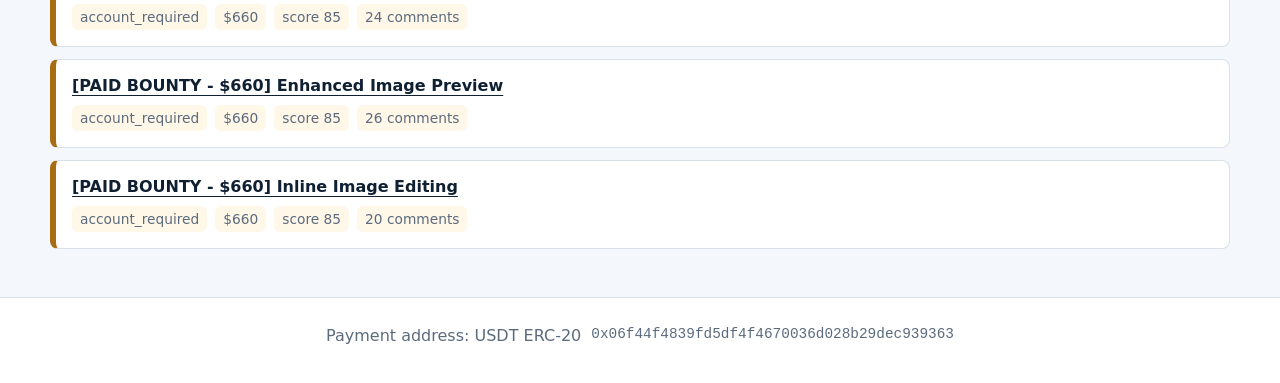
==== commit 40958755: "Add USDT payment link generator tool" ====
--- a/index.html
+++ b/index.html
@@ -115,6 +115,7 @@
             </div>
             <p class="finePrint"><a href="downloads/quickfix-landing-kit.zip">Download the free sample kit</a></p>
             <p class="finePrint"><a href="downloads/usdt-invoice-page-kit.zip">Preview the USDT invoice page kit</a></p>
+            <p class="finePrint"><a href="tools/usdt-payment-link-generator/">Use the free USDT payment link generator</a></p>
           </div>
           <form id="unlockForm" class="unlockBox">
             <label>
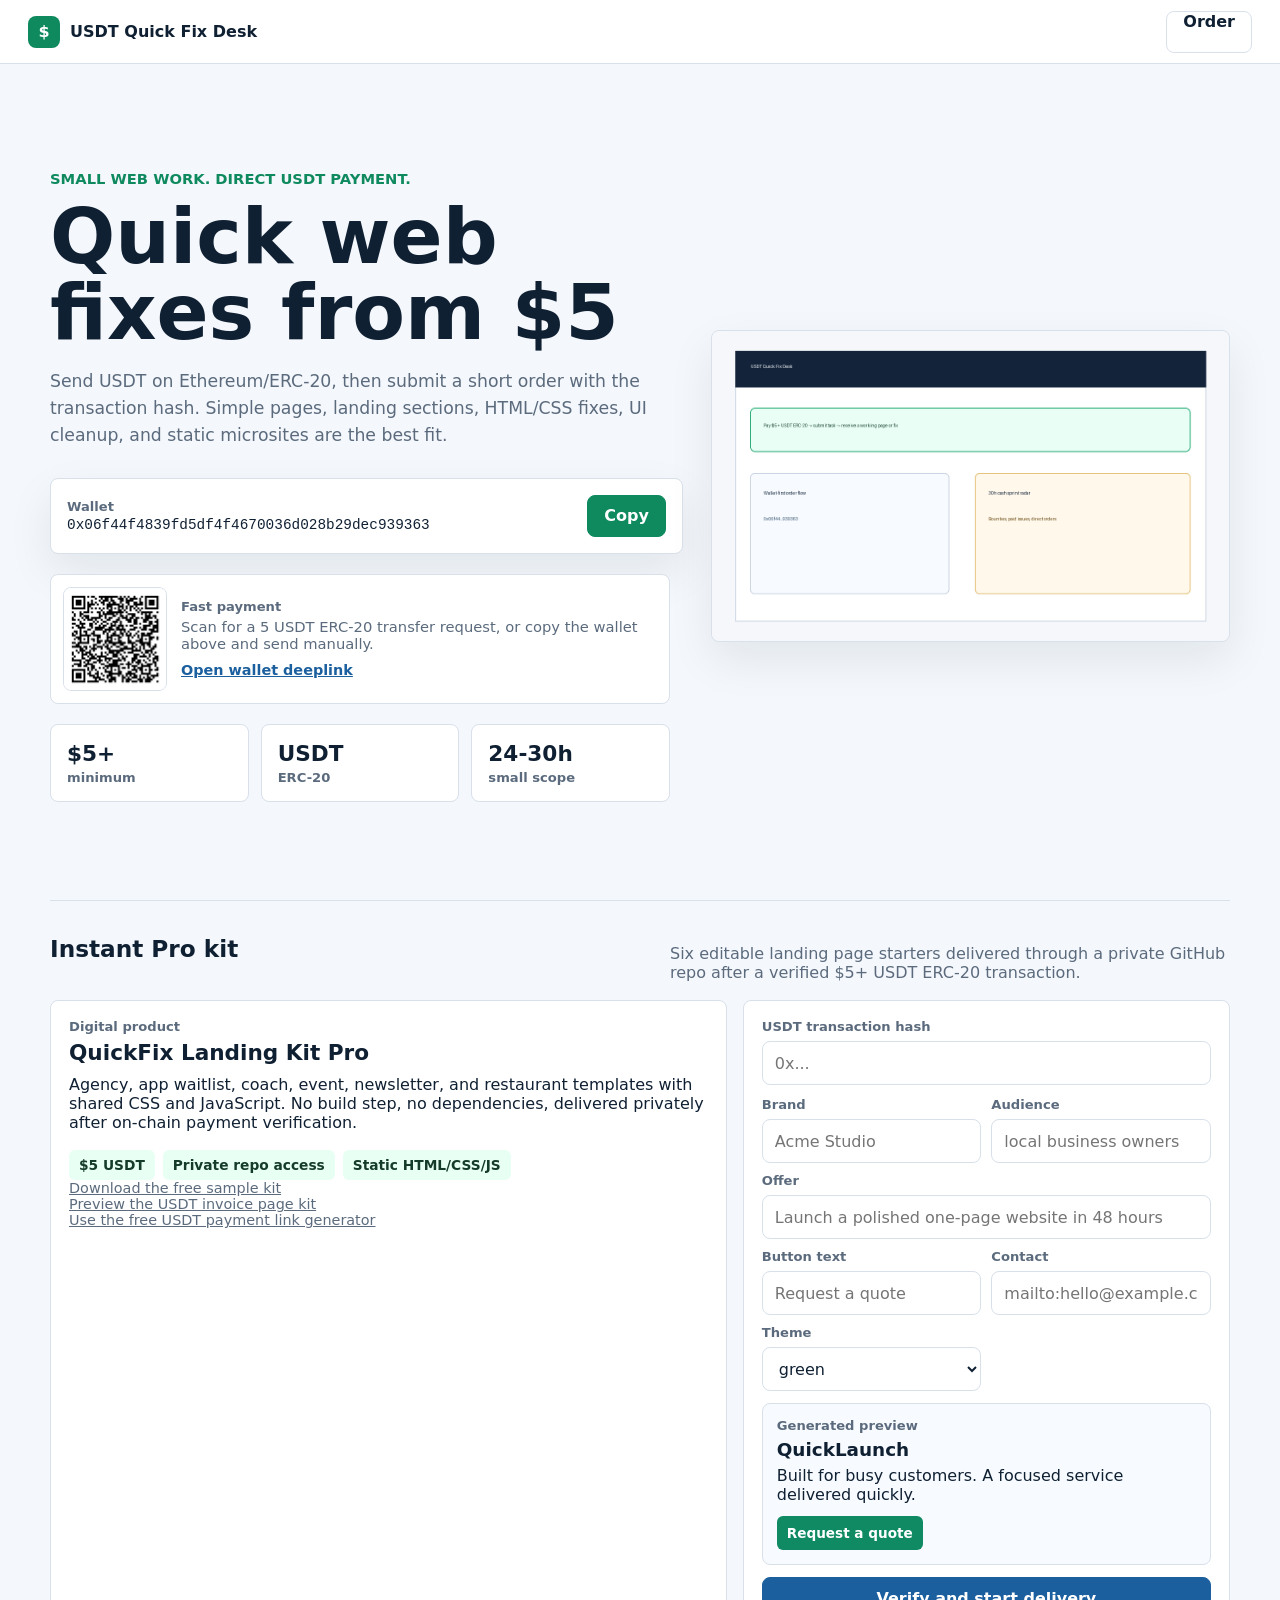
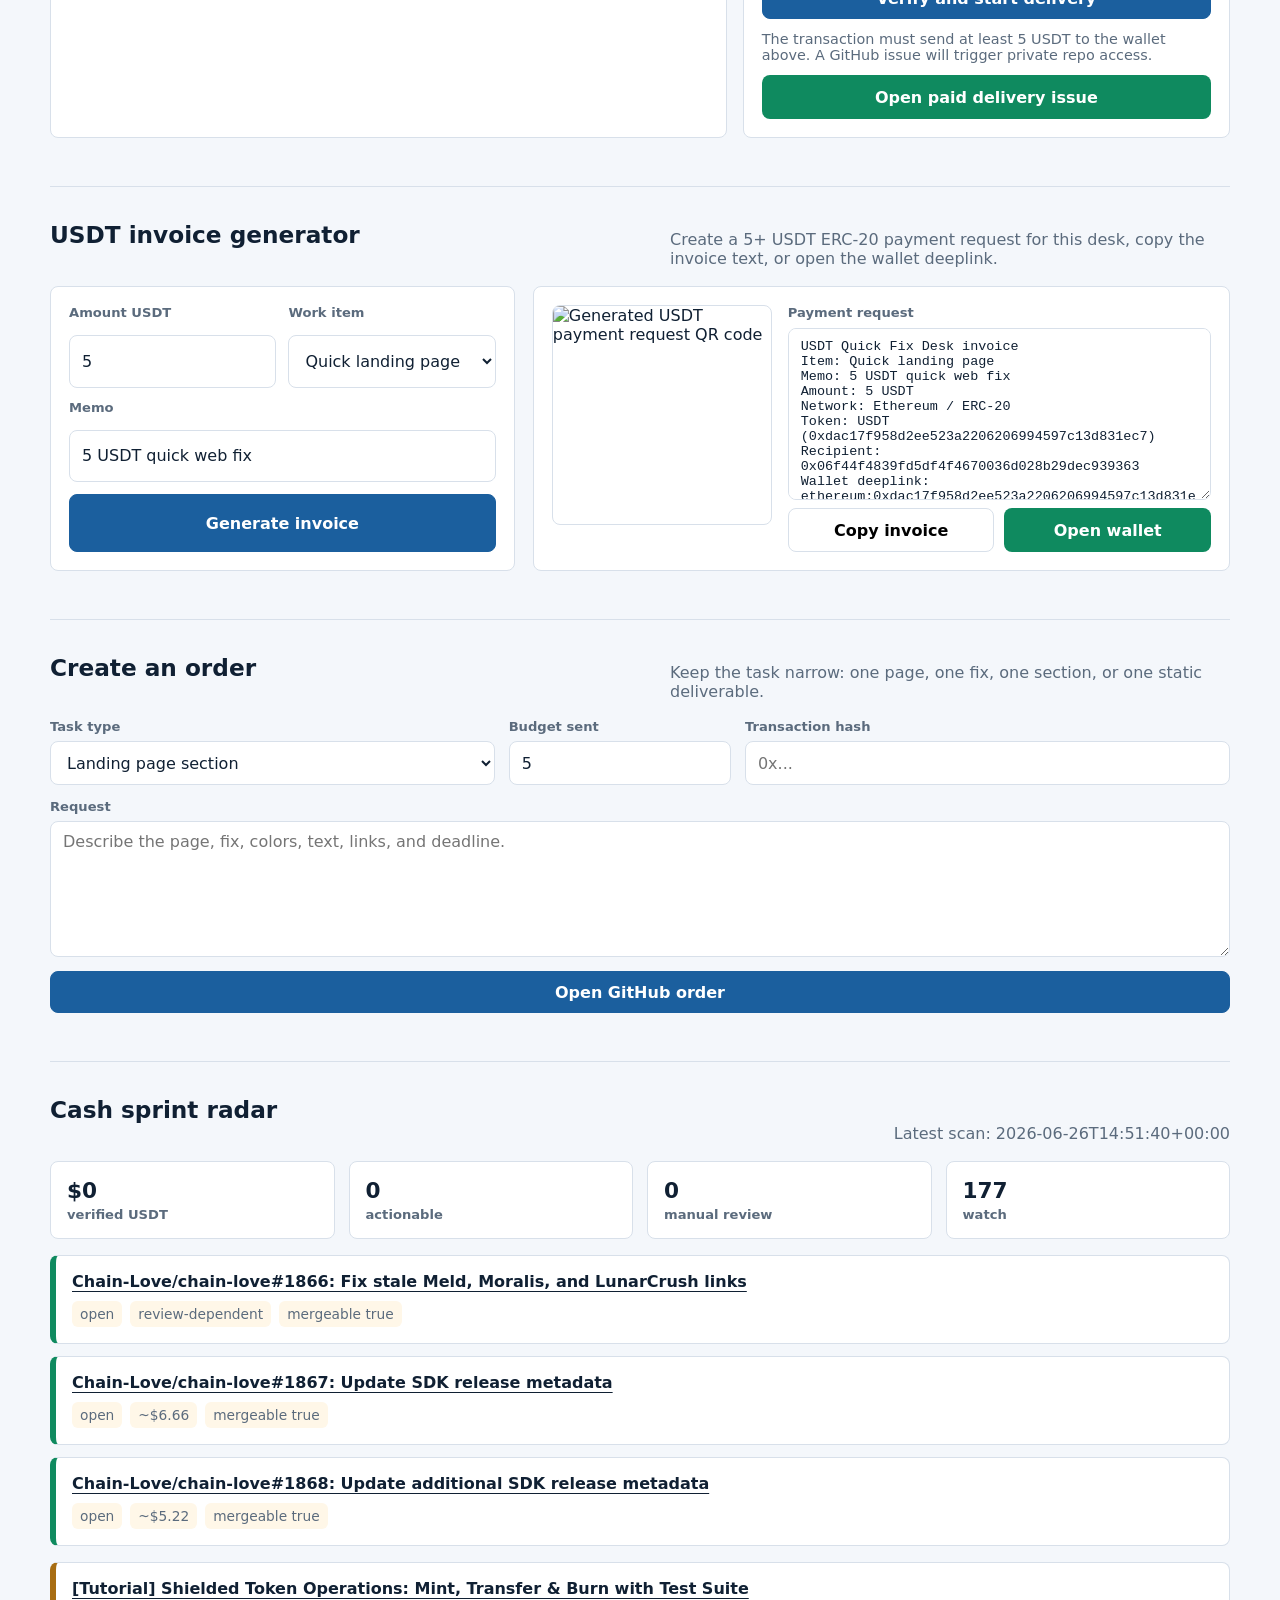
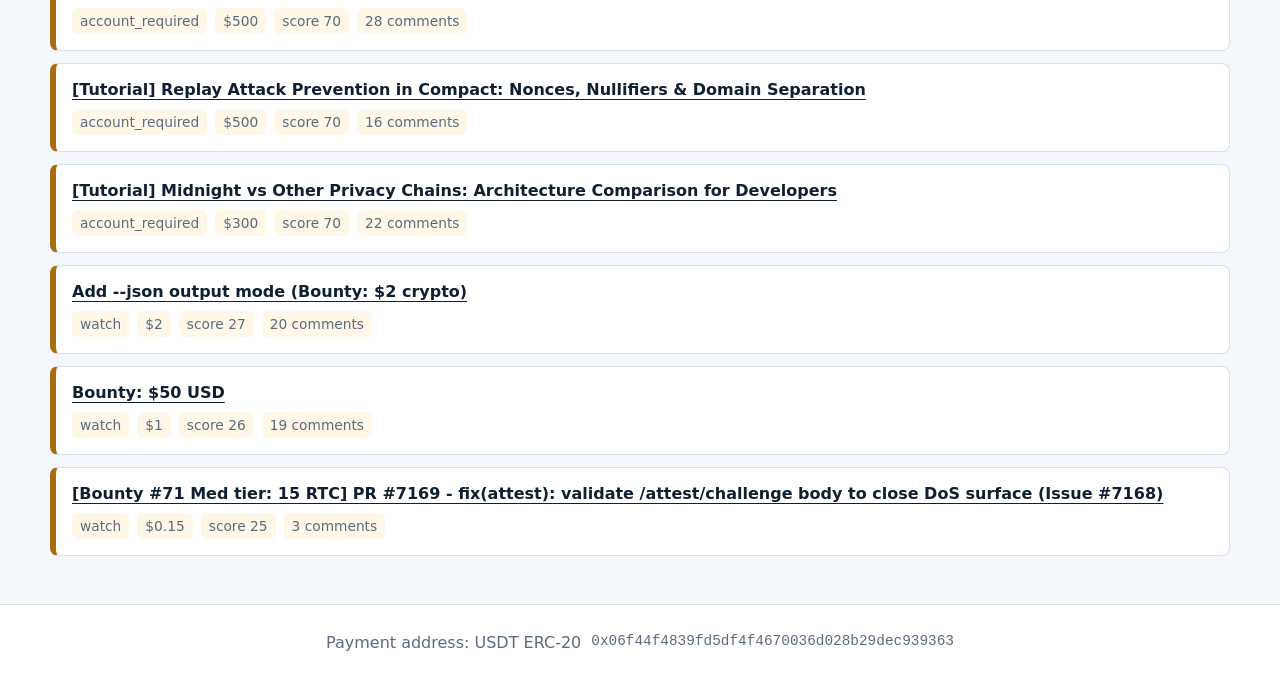
==== commit 23aee7c5: "Show submitted reward PRs on radar" ====
--- a/index.html
+++ b/index.html
@@ -268,6 +268,7 @@
             <span>watch</span>
           </div>
         </div>
+        <ol class="opportunityList submittedList" id="submittedPrList"></ol>
         <ol class="opportunityList" id="opportunityList"></ol>
       </section>
     </main>
--- a/styles.css
+++ b/styles.css
@@ -474,6 +474,10 @@
   border-radius: 8px;
 }
 
+.submittedList li {
+  border-left-color: var(--green);
+}
+
 .opportunityList a {
   font-weight: 800;
   text-decoration-thickness: 1px;
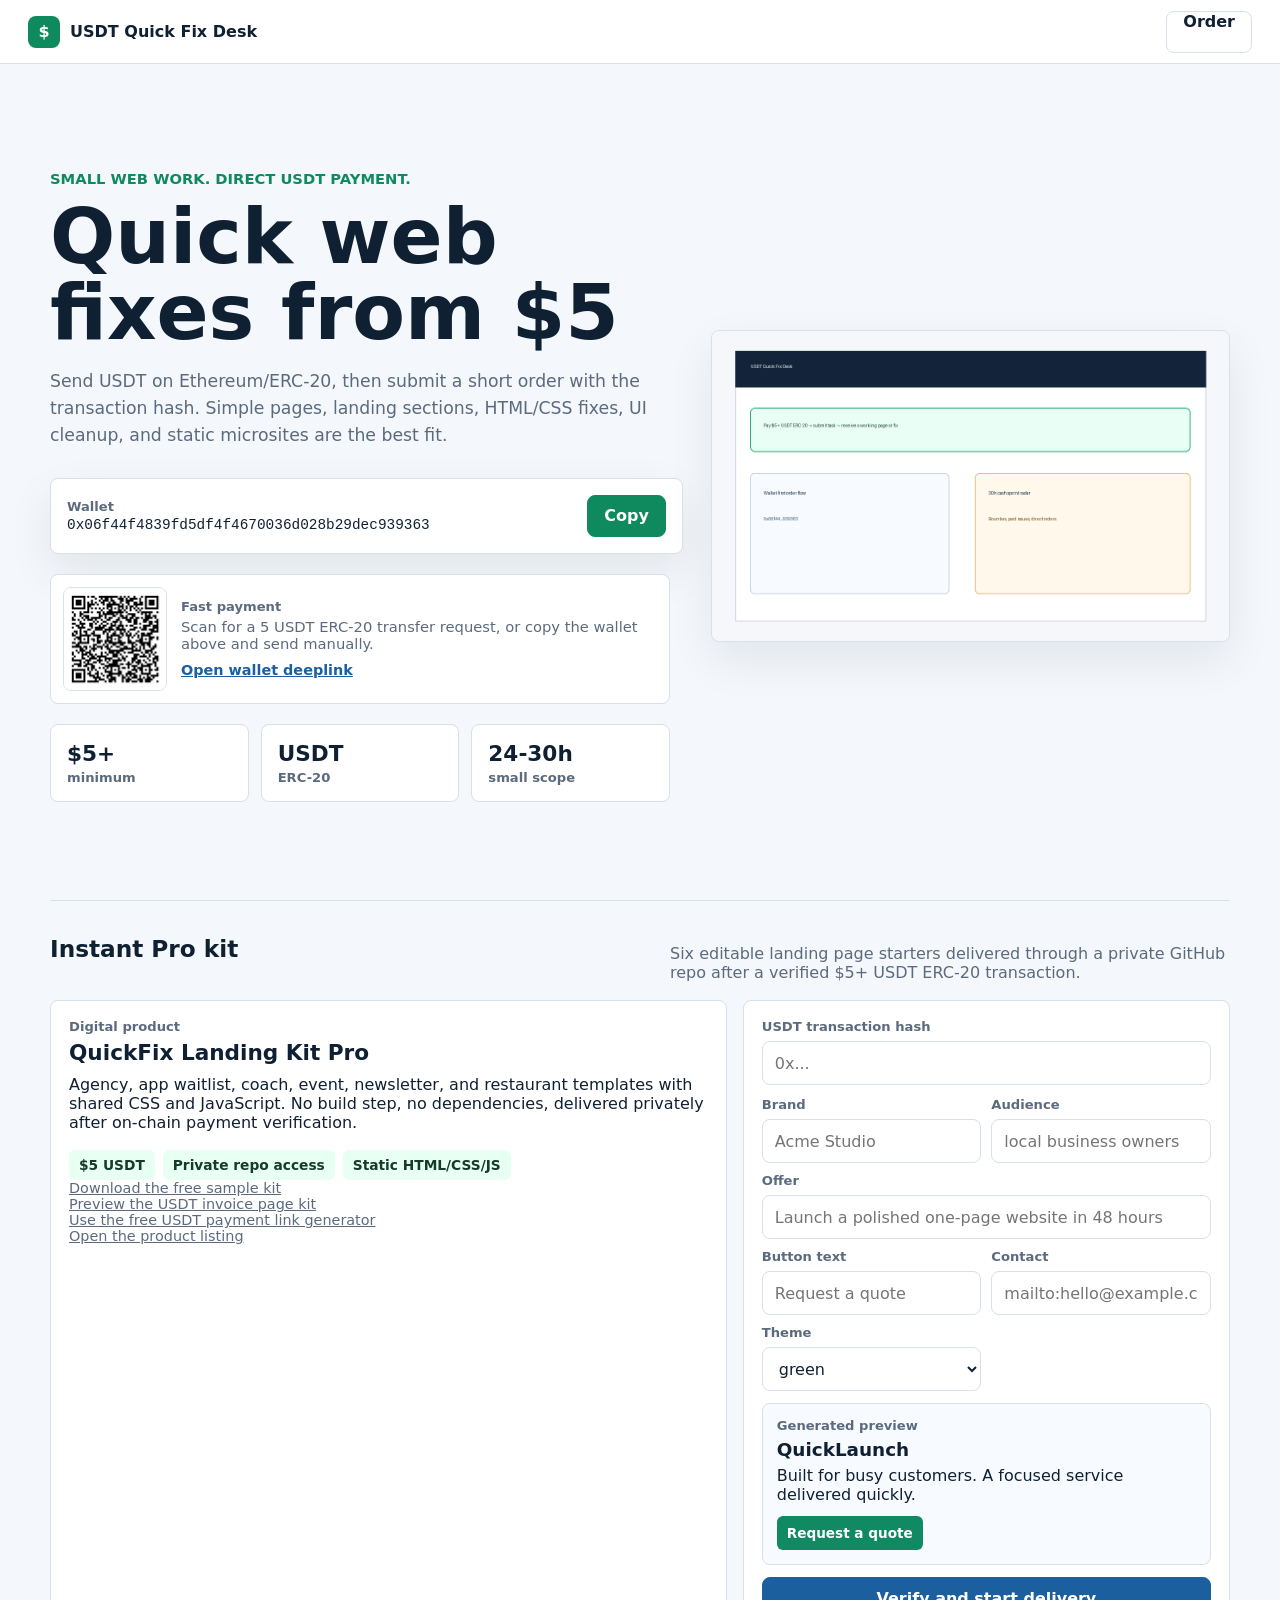
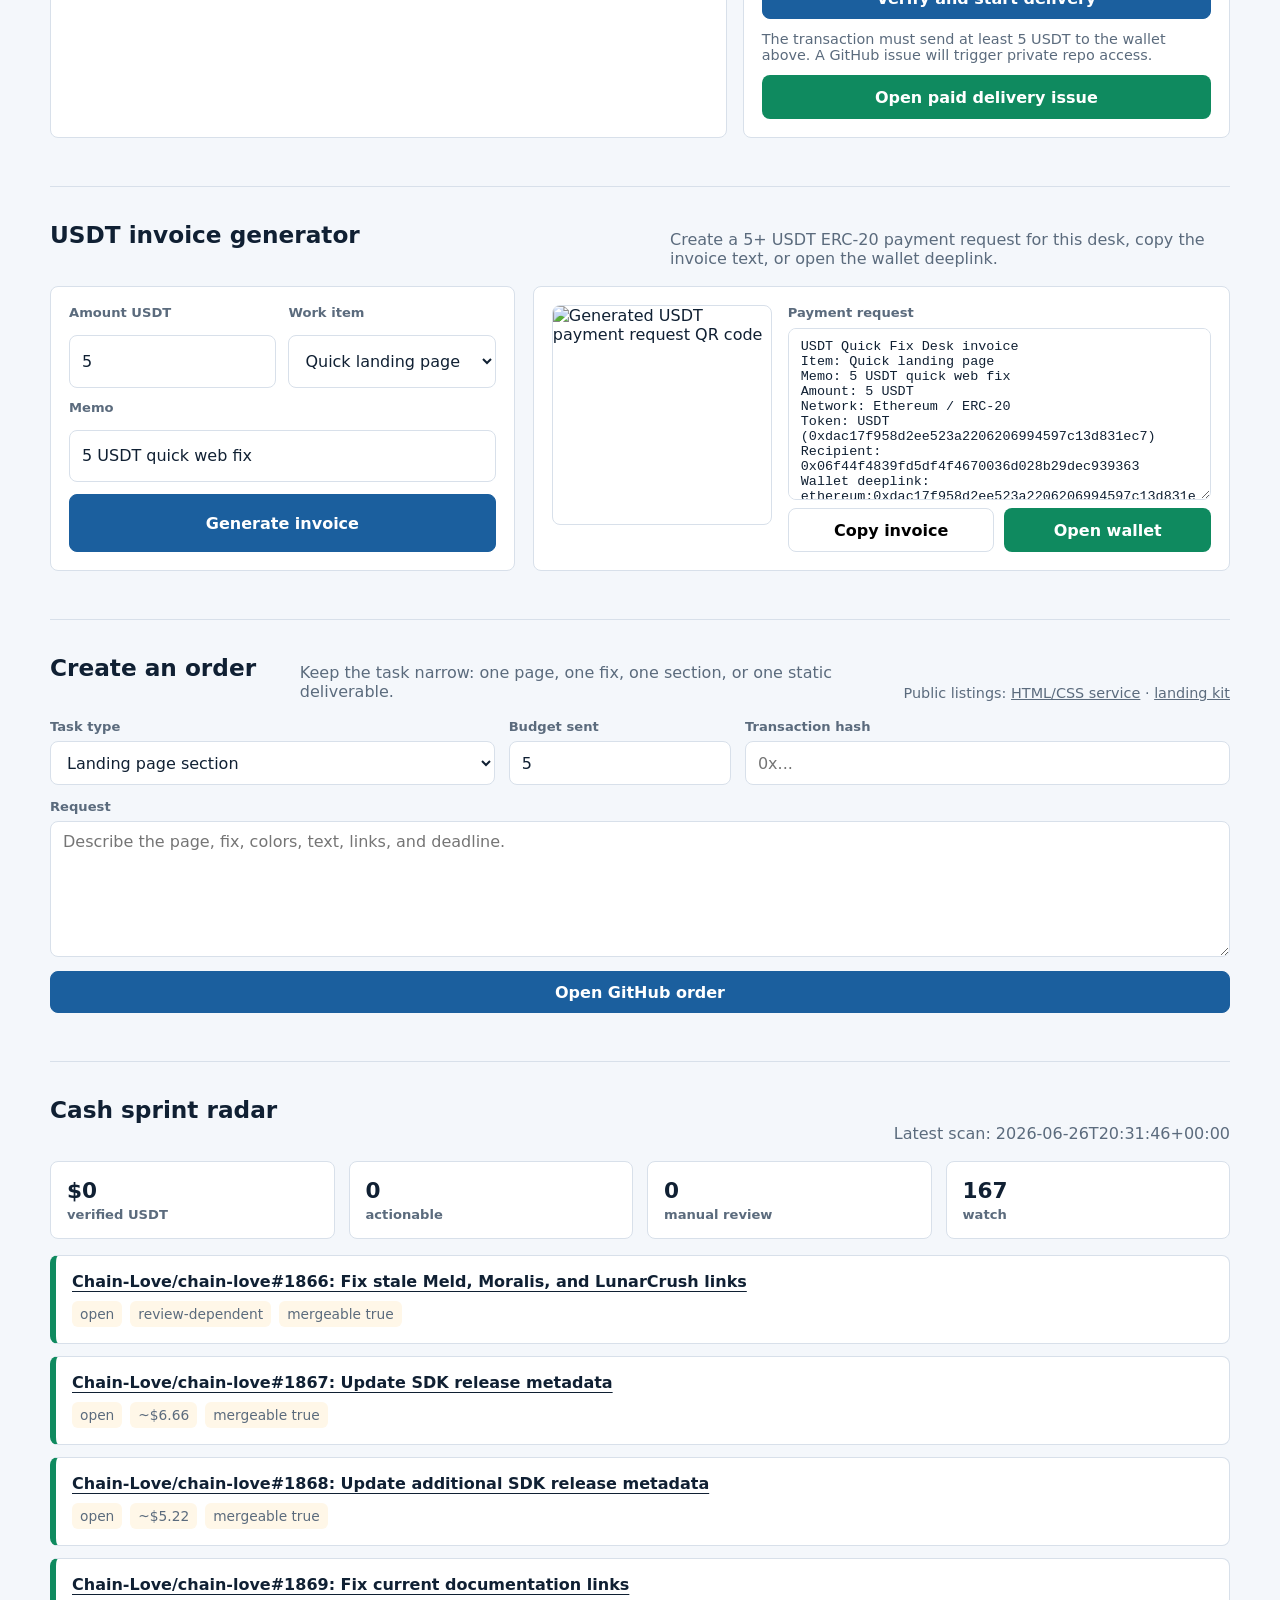
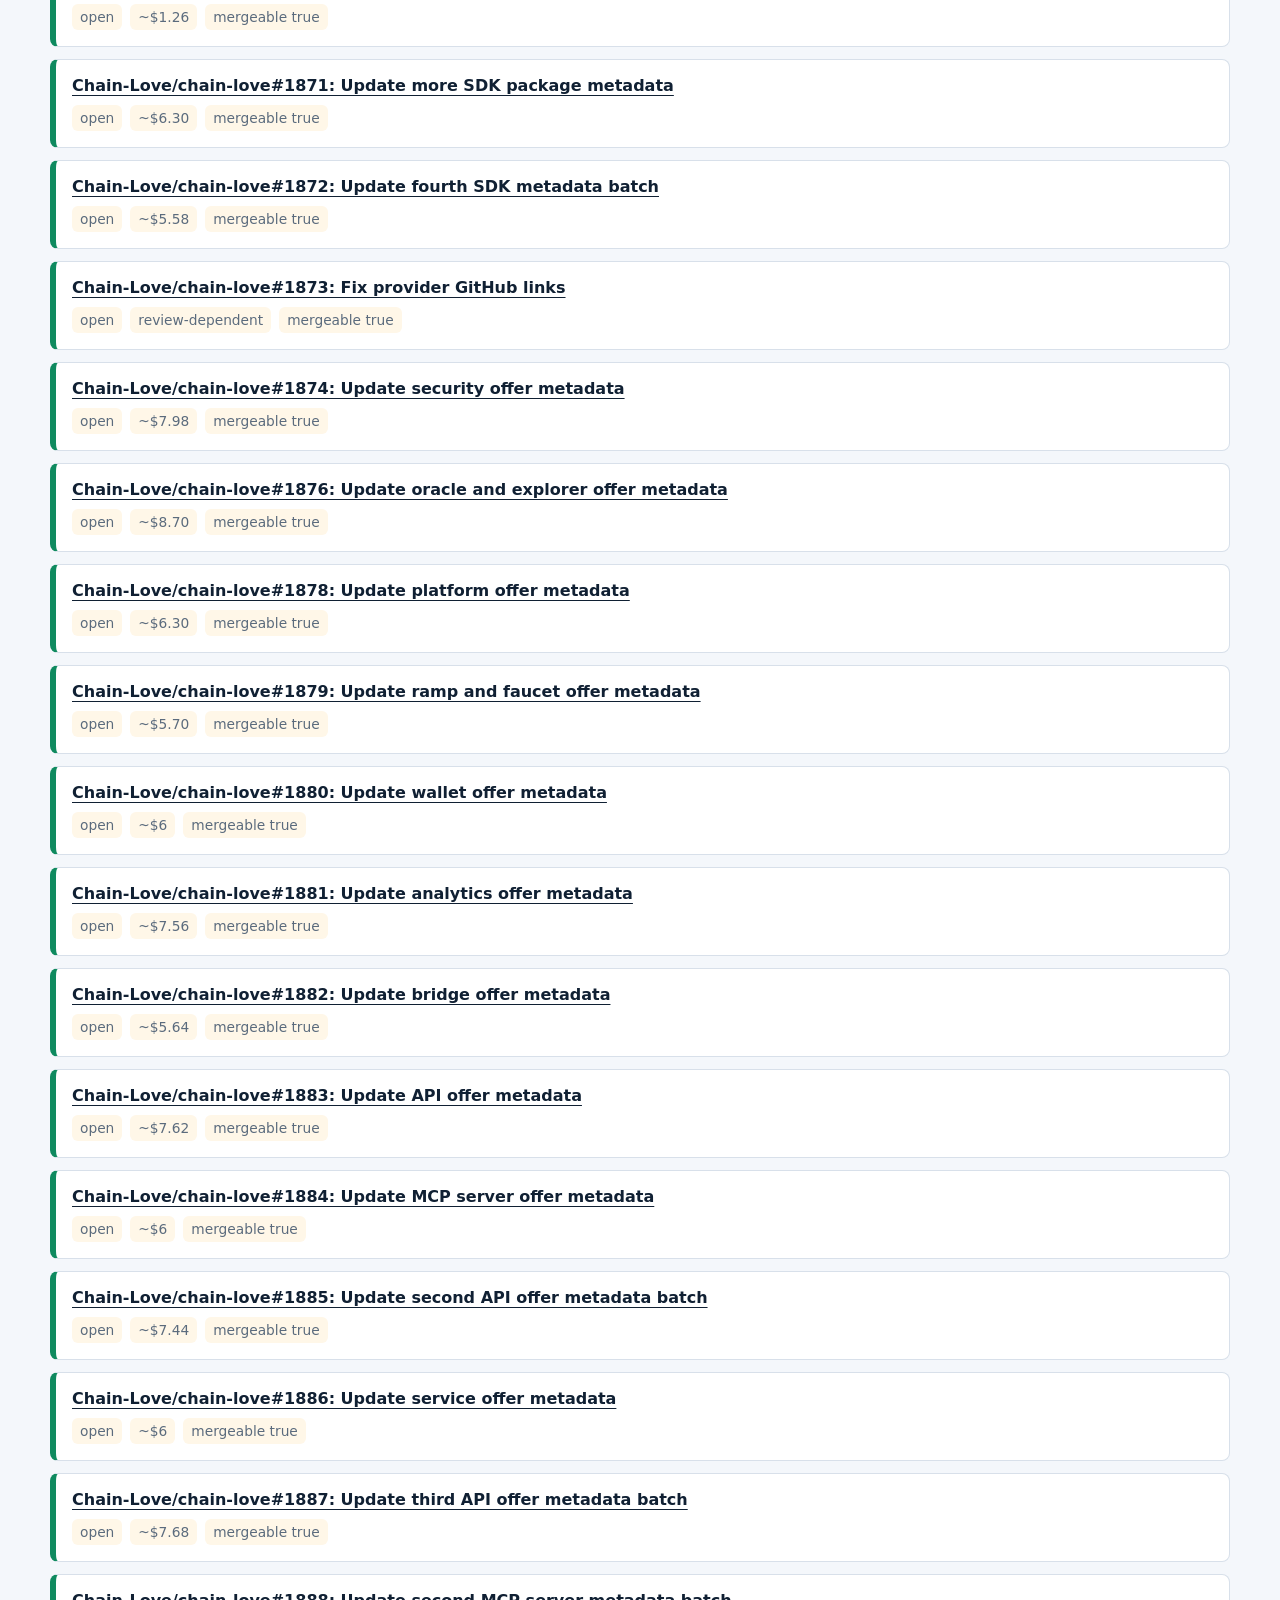
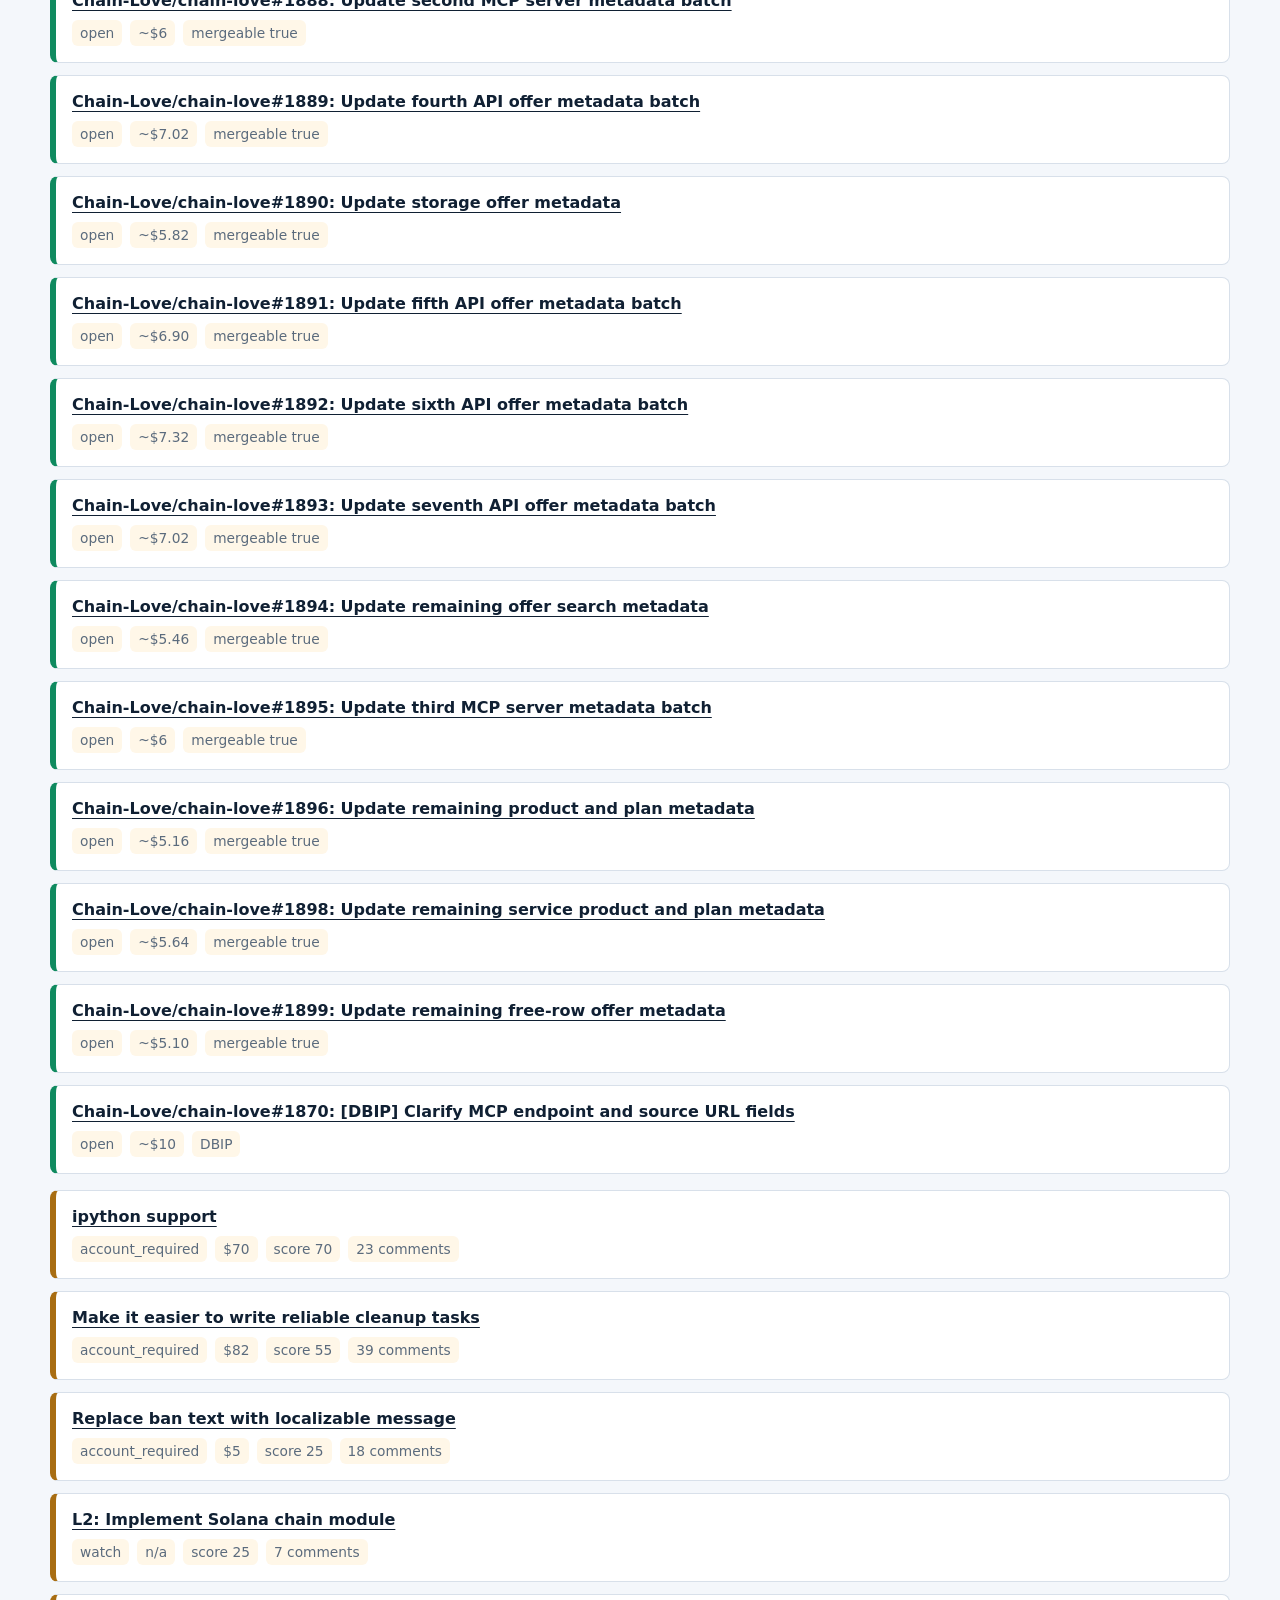
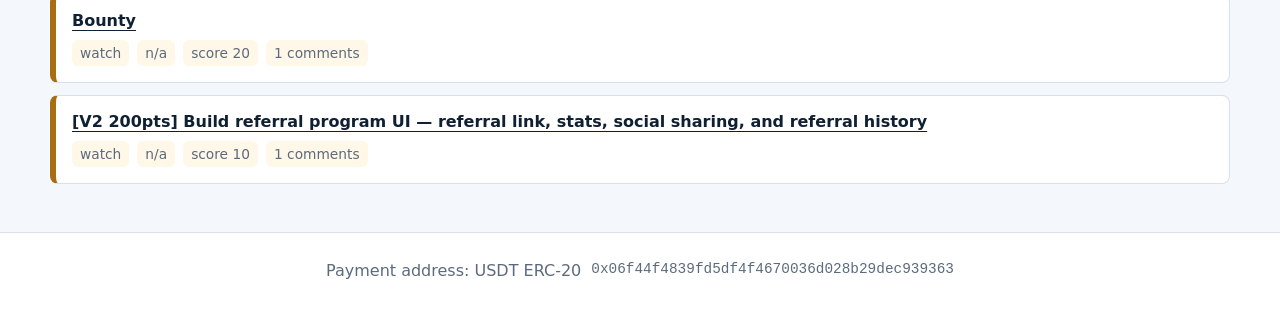
==== commit 11409ce5: "Publish USDT quick fix desk" ====
--- a/index.html
+++ b/index.html
@@ -116,6 +116,7 @@
             <p class="finePrint"><a href="downloads/quickfix-landing-kit.zip">Download the free sample kit</a></p>
             <p class="finePrint"><a href="downloads/usdt-invoice-page-kit.zip">Preview the USDT invoice page kit</a></p>
             <p class="finePrint"><a href="tools/usdt-payment-link-generator/">Use the free USDT payment link generator</a></p>
+            <p class="finePrint"><a href="https://github.com/EazyHood/cash-sprint-5-usdt-desk/issues/5">Open the product listing</a></p>
           </div>
           <form id="unlockForm" class="unlockBox">
             <label>
@@ -215,6 +216,12 @@
         <div class="sectionHead">
           <h2 id="orderTitle">Create an order</h2>
           <p>Keep the task narrow: one page, one fix, one section, or one static deliverable.</p>
+          <p class="finePrint">
+            Public listings:
+            <a href="https://github.com/EazyHood/cash-sprint-5-usdt-desk/issues/4">HTML/CSS service</a>
+            ·
+            <a href="https://github.com/EazyHood/cash-sprint-5-usdt-desk/issues/5">landing kit</a>
+          </p>
         </div>
 
         <form id="orderForm" class="orderGrid">
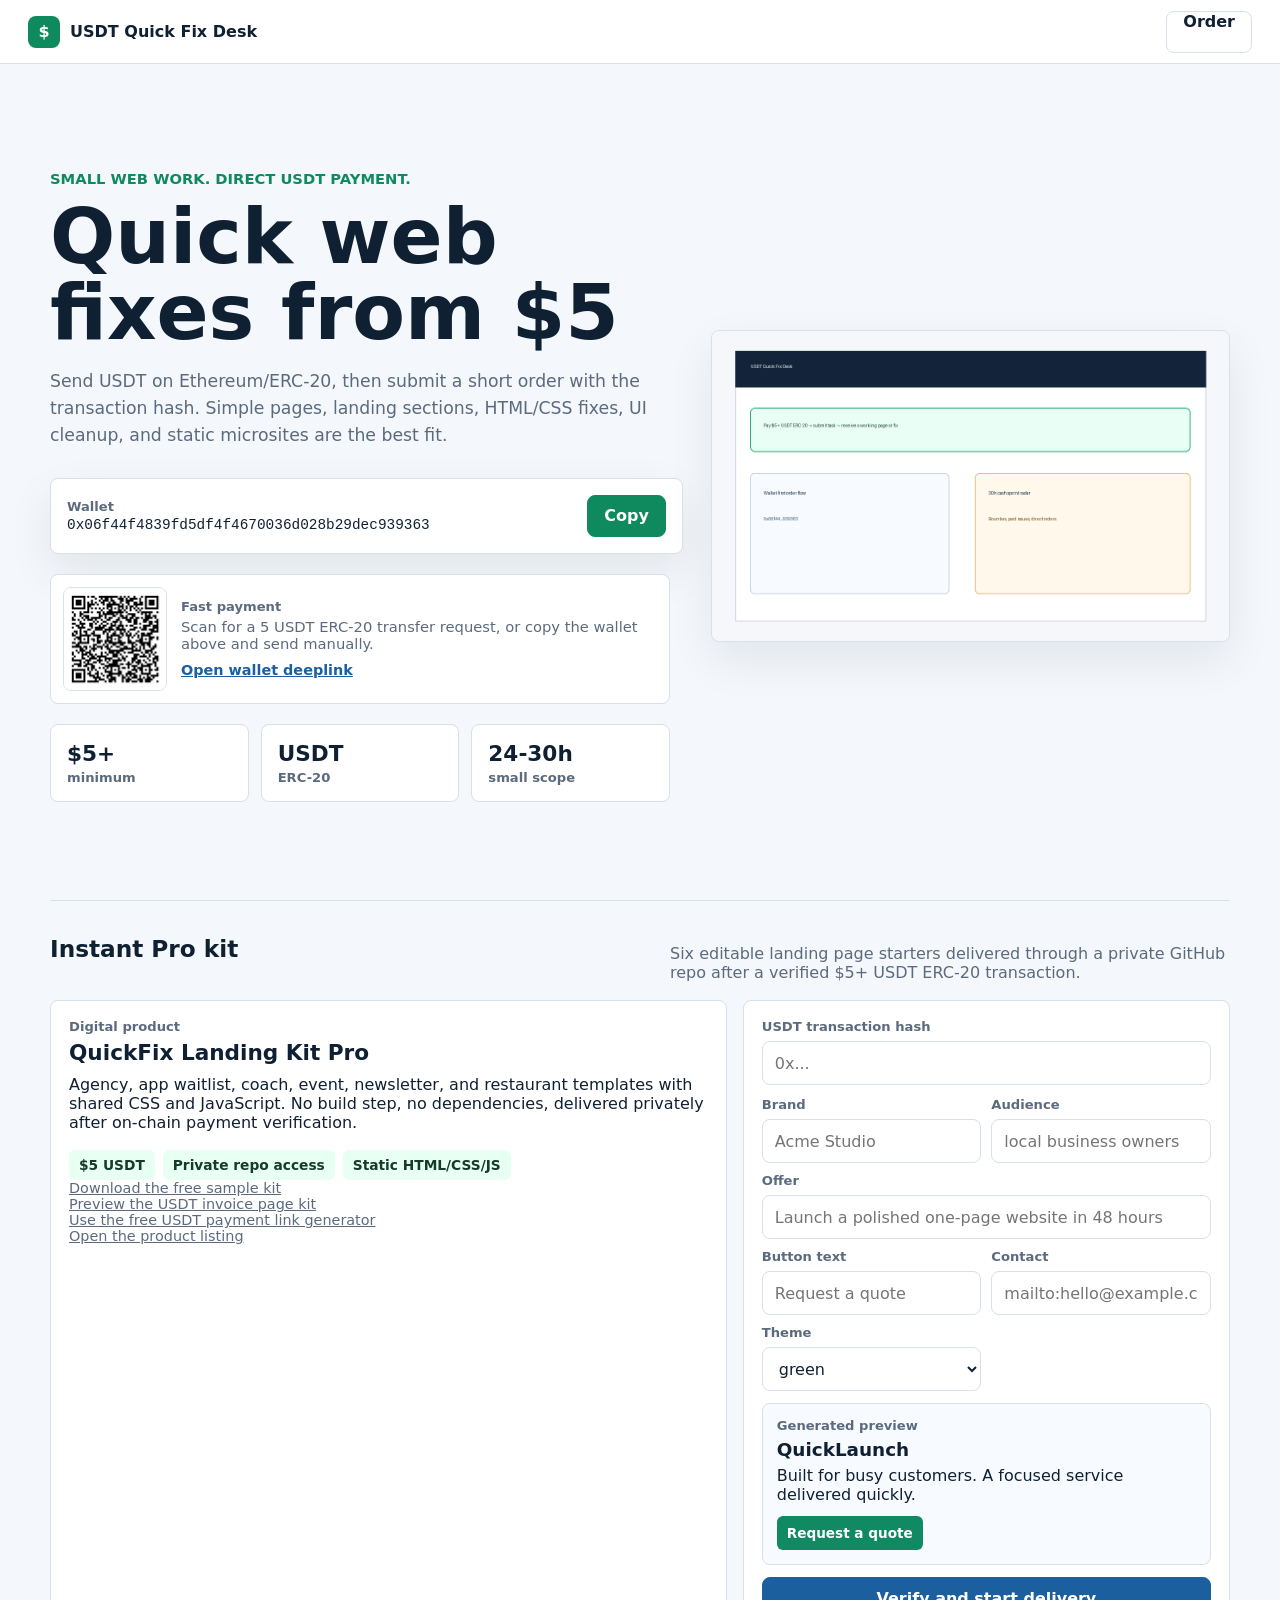
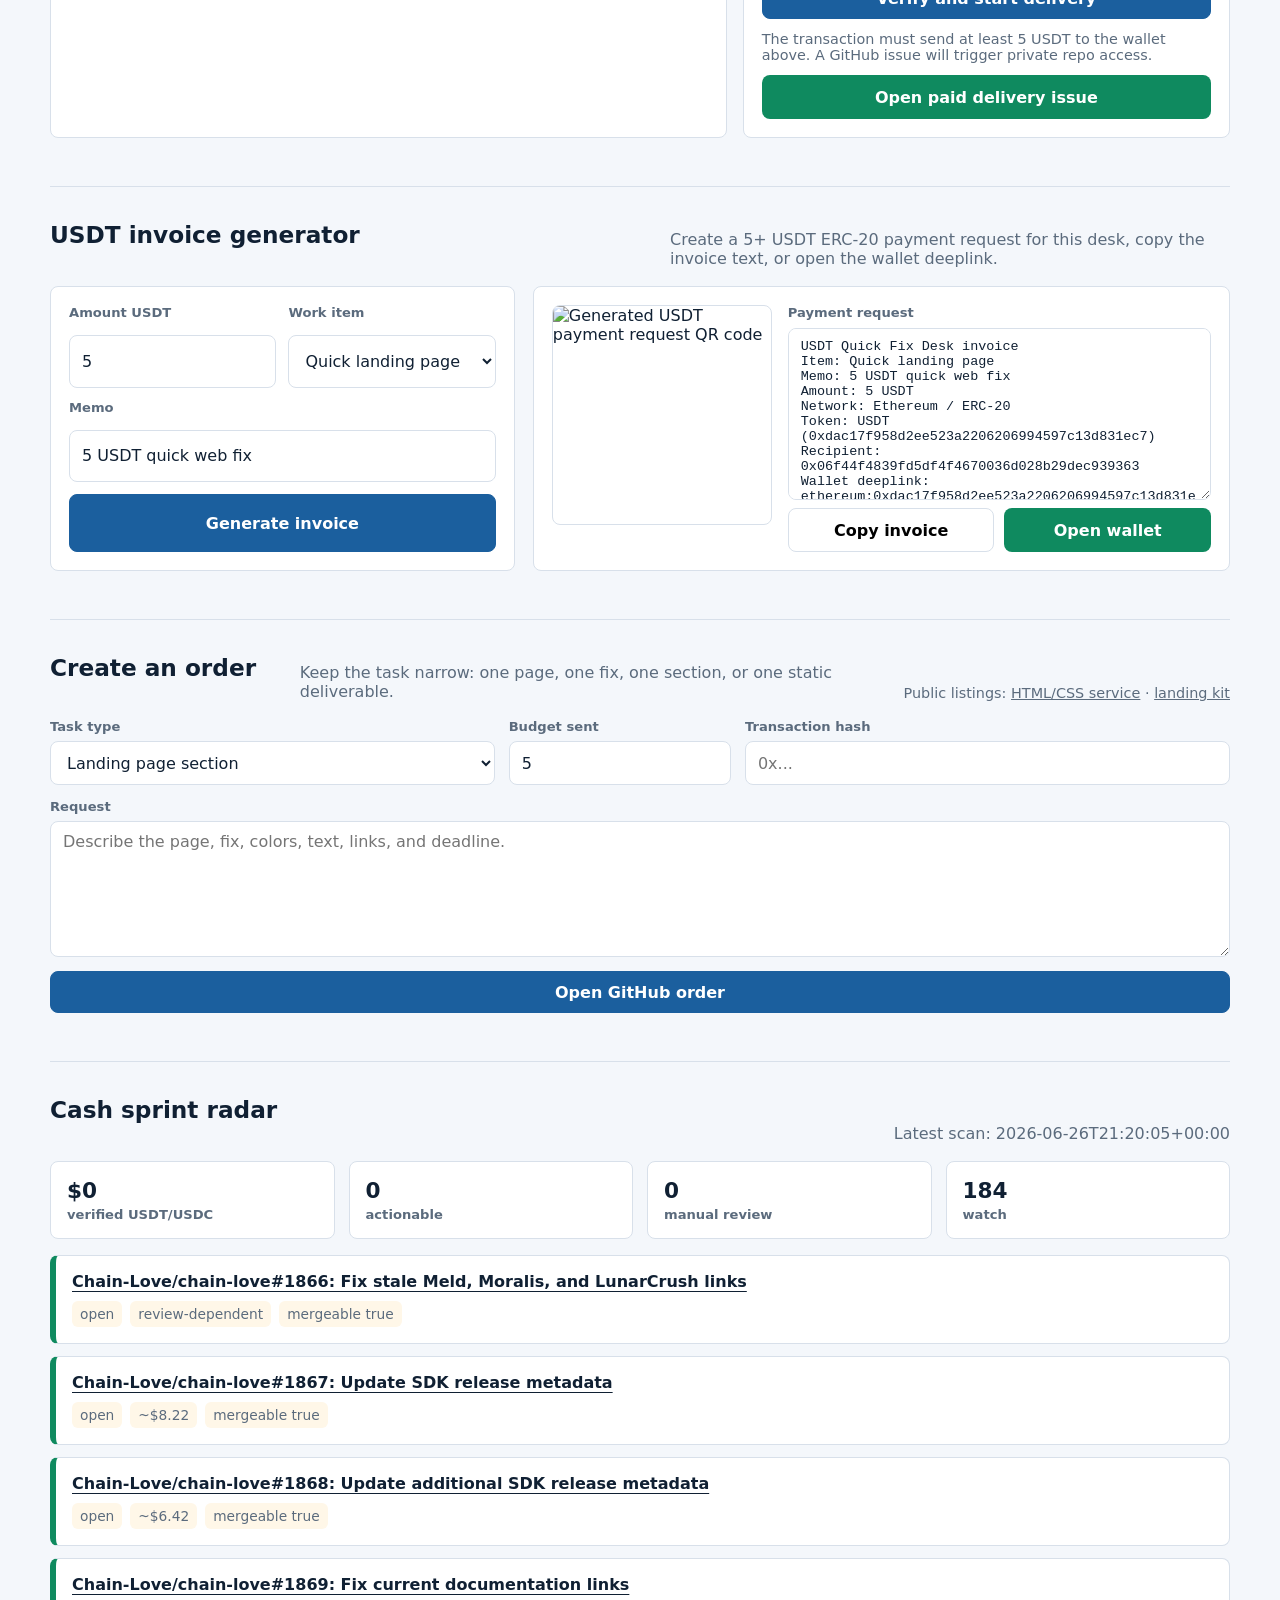
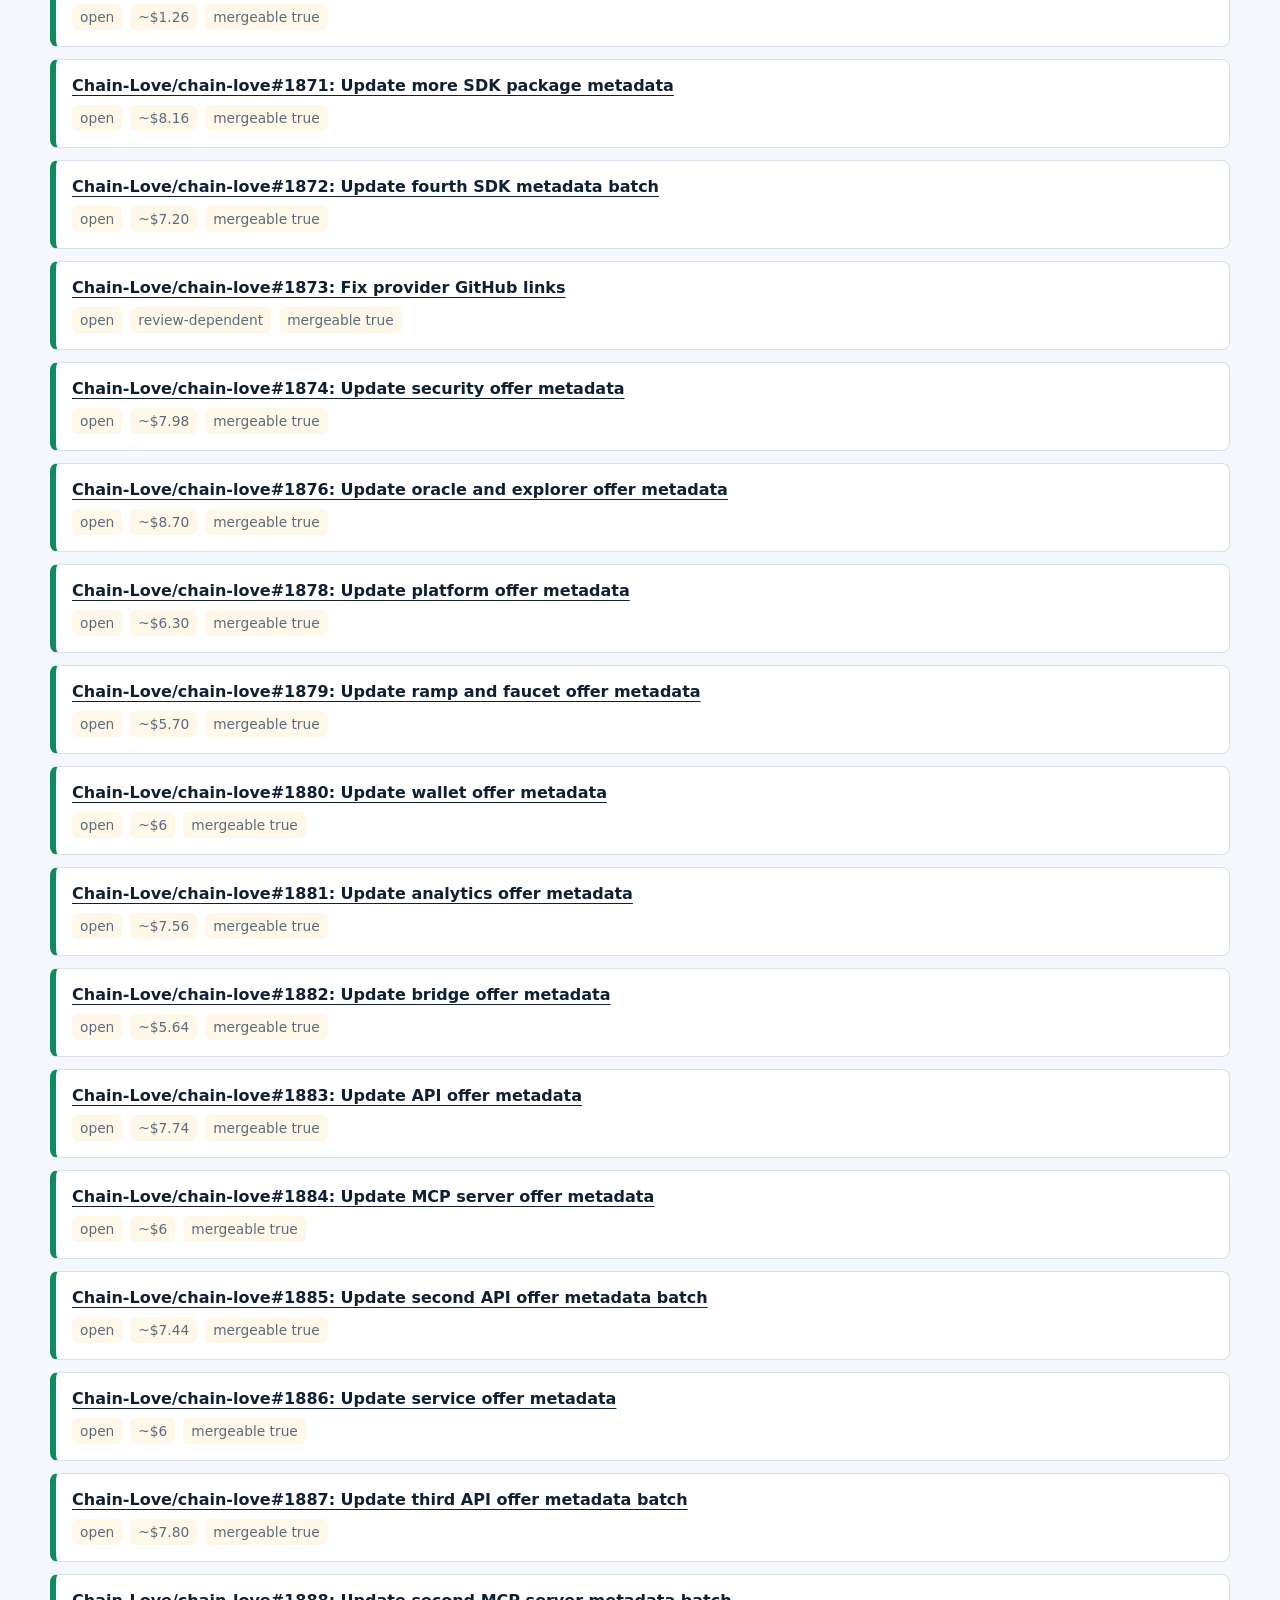
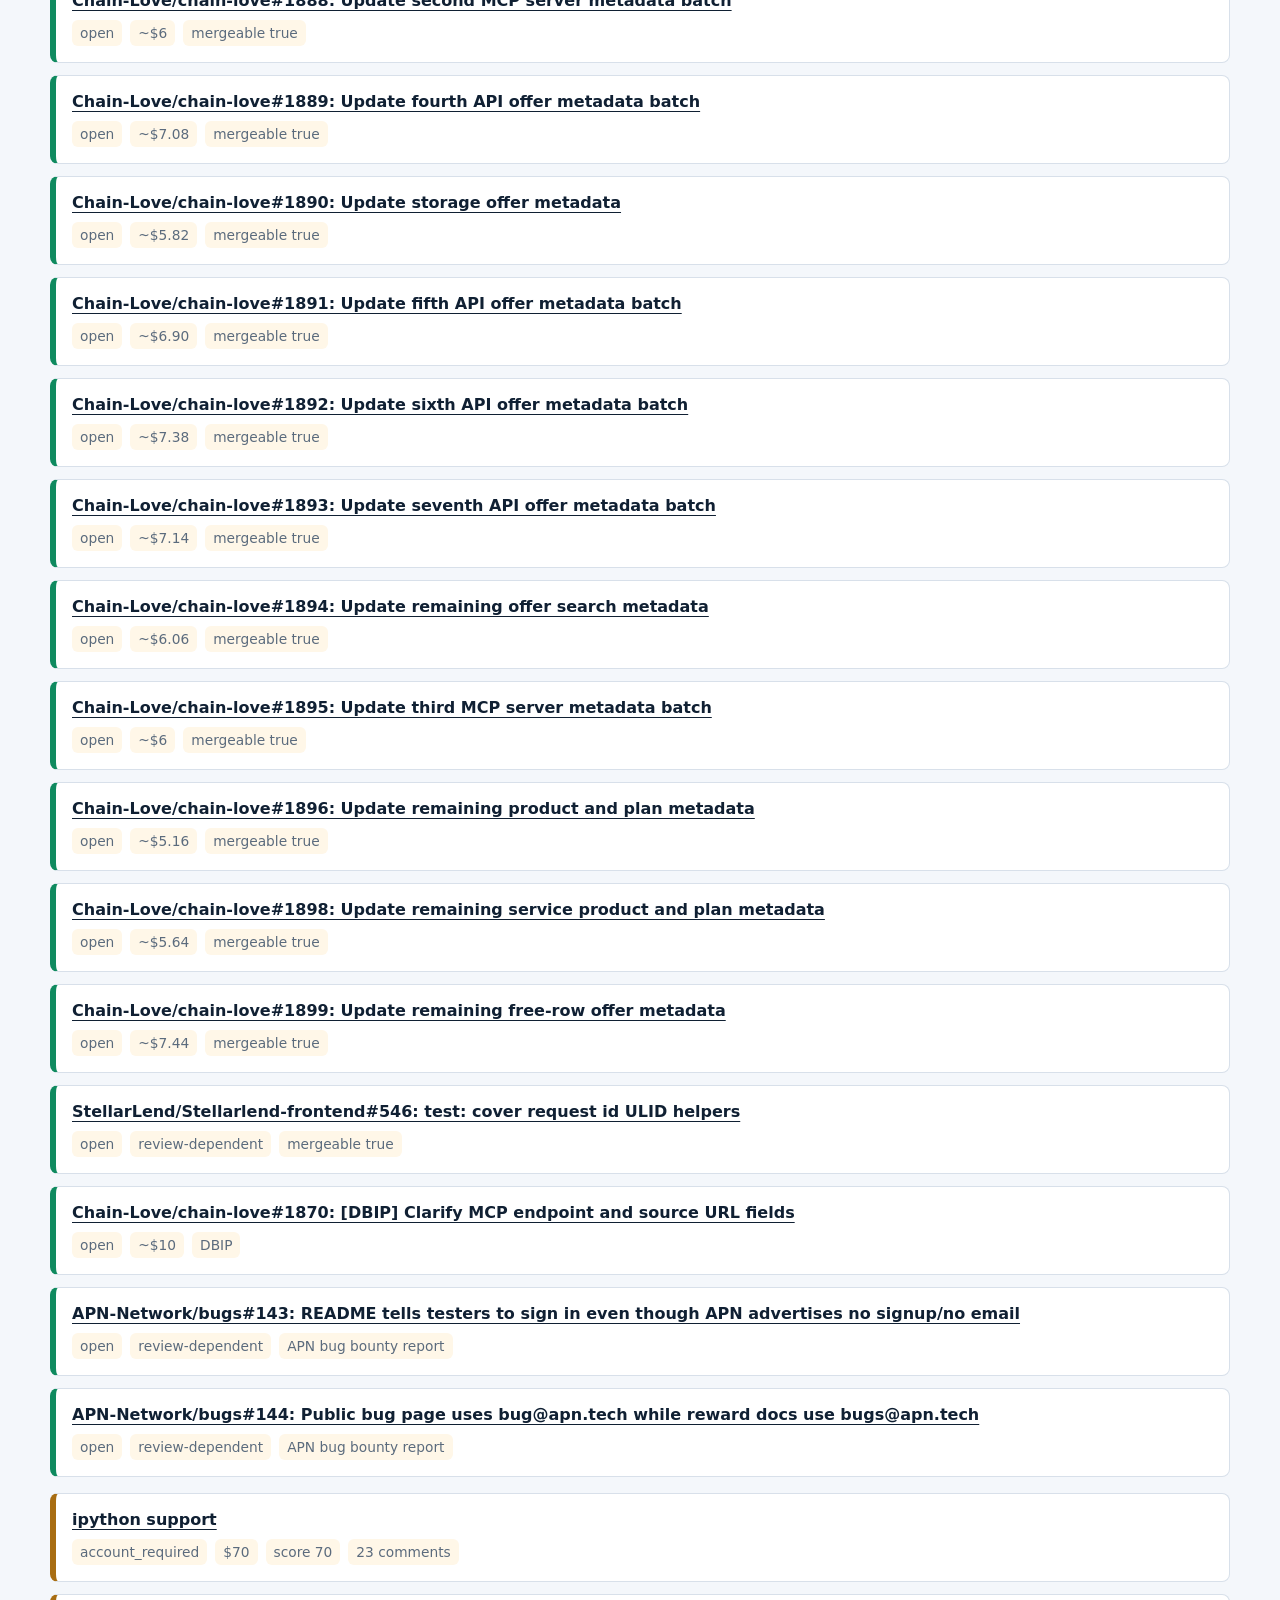
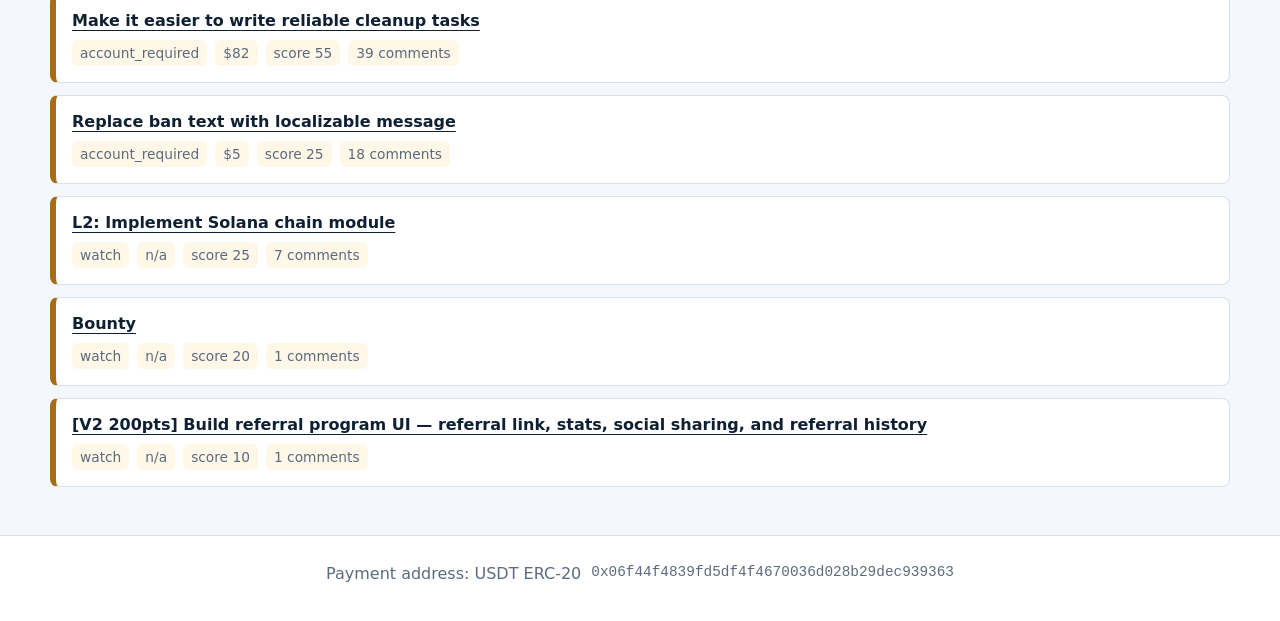
==== commit 06c9ca8e: "Add agent payment discovery metadata" ====
--- a/index.html
+++ b/index.html
@@ -14,6 +14,9 @@
     <meta property="og:url" content="https://eazyhood.github.io/cash-sprint-5-usdt-desk/" />
     <meta property="og:image" content="https://eazyhood.github.io/cash-sprint-5-usdt-desk/asset-preview.png" />
     <meta name="twitter:card" content="summary_large_image" />
+    <link rel="alternate" type="application/json" title="Agent metadata" href=".well-known/agent.json" />
+    <link rel="alternate" type="application/json" title="Payment catalog" href=".well-known/x402.json" />
+    <link rel="help" href="agents.txt" />
     <link rel="stylesheet" href="styles.css" />
     <script type="application/ld+json">
       {
